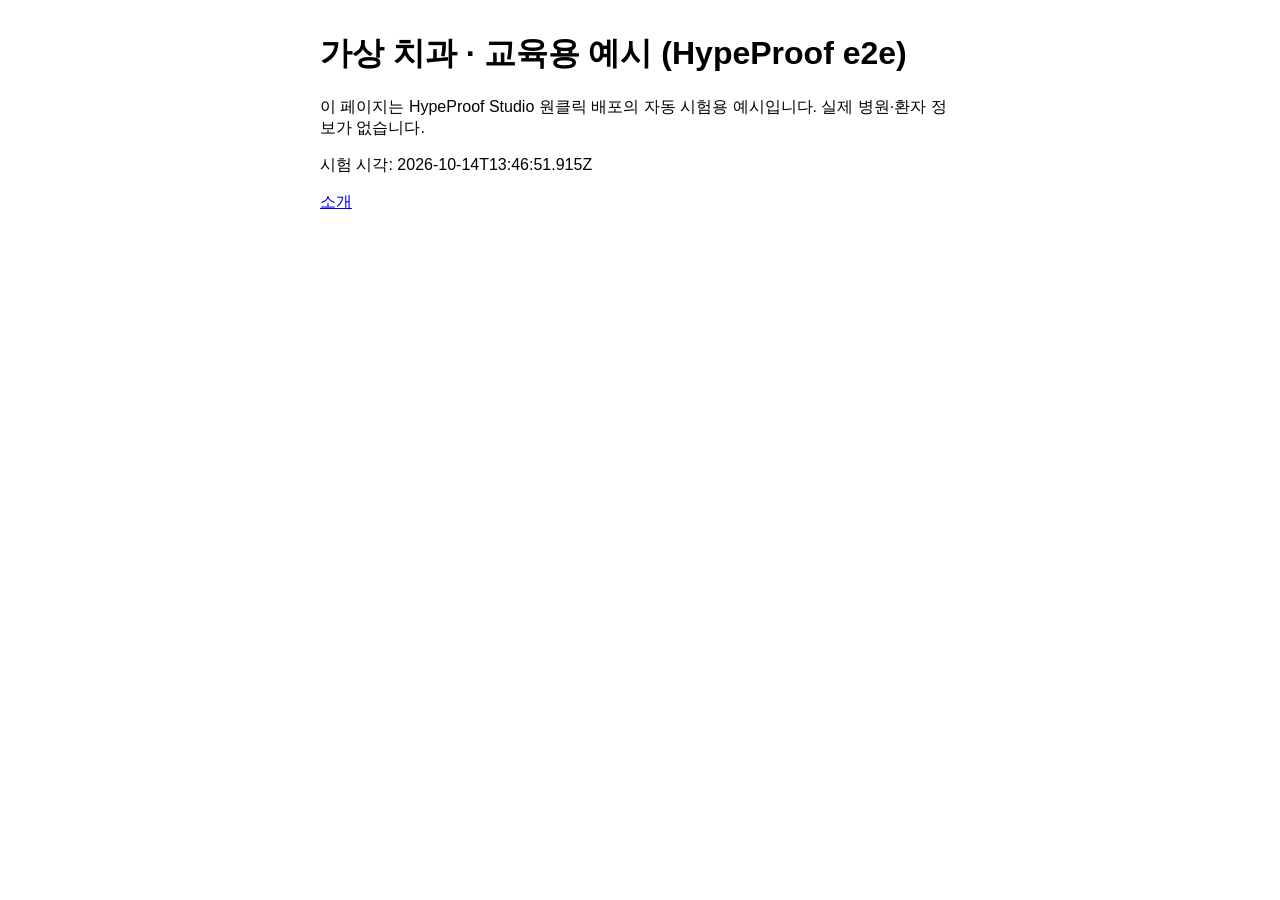
==== index.html @ eab82a04 "HypeProof Studio에서 홈페이지 올리기 (c4b537b6)" ====
<!doctype html><html lang="ko"><head><meta charset="utf-8"><meta name="viewport" content="width=device-width,initial-scale=1"><title>가상 치과 · 교육용 예시 (HypeProof e2e)</title><link rel="stylesheet" href="shared.css"></head><body><h1>가상 치과 · 교육용 예시 (HypeProof e2e)</h1><p>이 페이지는 HypeProof Studio 원클릭 배포의 자동 시험용 예시입니다. 실제 병원·환자 정보가 없습니다.</p><p>시험 시각: 2026-10-14T13:46:51.915Z</p><a href="about.html">소개</a></body></html>
---- shared.css ----
body{font-family:sans-serif;max-width:40rem;margin:2rem auto;padding:0 1rem}
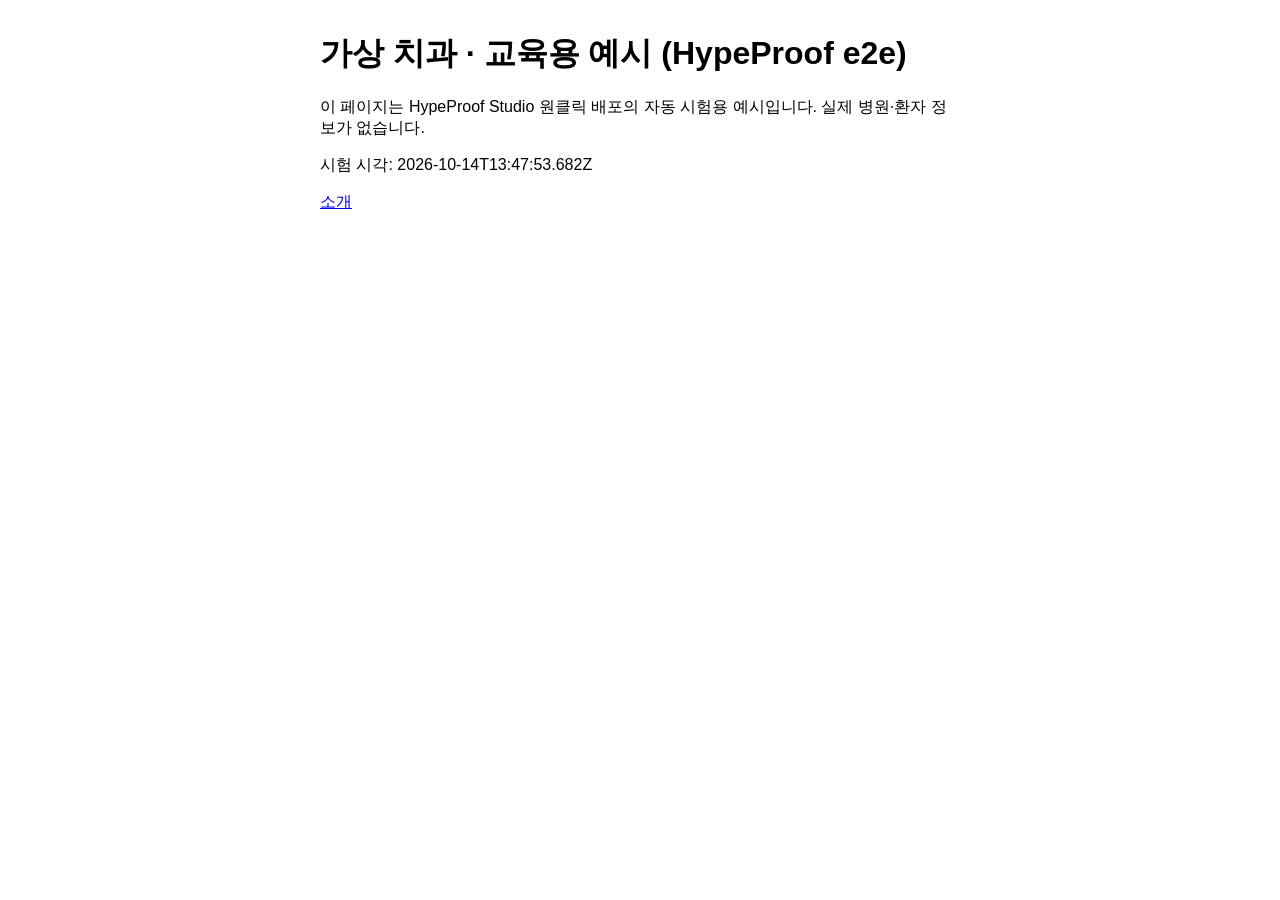
==== commit 84d5c990: "HypeProof Studio에서 홈페이지 올리기 (b21f18da)" ====
--- a/index.html
+++ b/index.html
@@ -1 +1 @@
-<!doctype html><html lang="ko"><head><meta charset="utf-8"><meta name="viewport" content="width=device-width,initial-scale=1"><title>가상 치과 · 교육용 예시 (HypeProof e2e)</title><link rel="stylesheet" href="shared.css"></head><body><h1>가상 치과 · 교육용 예시 (HypeProof e2e)</h1><p>이 페이지는 HypeProof Studio 원클릭 배포의 자동 시험용 예시입니다. 실제 병원·환자 정보가 없습니다.</p><p>시험 시각: 2026-10-14T13:46:51.915Z</p><a href="about.html">소개</a></body></html>
+<!doctype html><html lang="ko"><head><meta charset="utf-8"><meta name="viewport" content="width=device-width,initial-scale=1"><title>가상 치과 · 교육용 예시 (HypeProof e2e)</title><link rel="stylesheet" href="shared.css"></head><body><h1>가상 치과 · 교육용 예시 (HypeProof e2e)</h1><p>이 페이지는 HypeProof Studio 원클릭 배포의 자동 시험용 예시입니다. 실제 병원·환자 정보가 없습니다.</p><p>시험 시각: 2026-10-14T13:47:53.682Z</p><a href="about.html">소개</a></body></html>
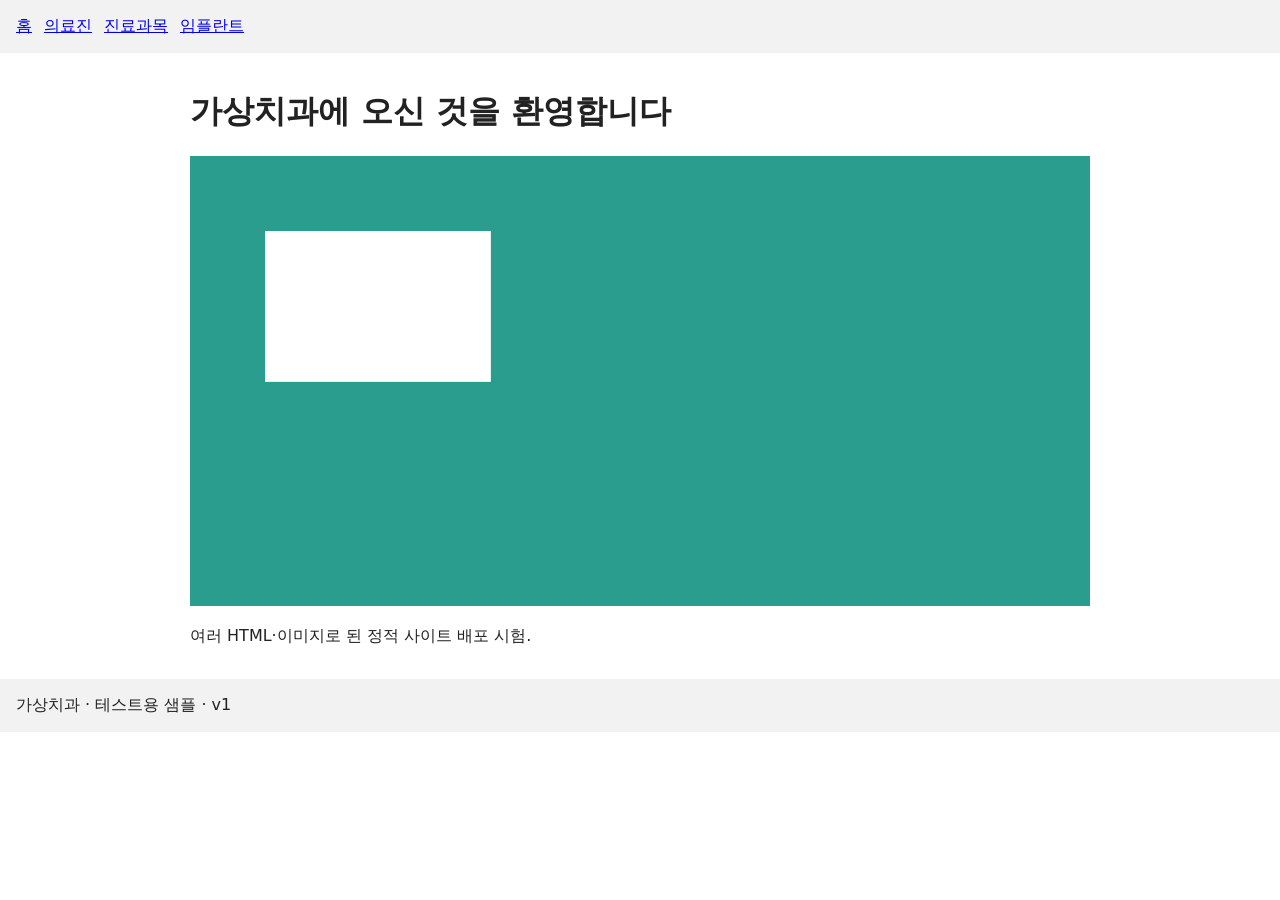
==== commit a285dcf5: "HypeProof Studio에서 홈페이지 올리기 (78bdbdce)" ====
--- a/index.html
+++ b/index.html
@@ -1 +1,2 @@
-<!doctype html><html lang="ko"><head><meta charset="utf-8"><meta name="viewport" content="width=device-width,initial-scale=1"><title>가상 치과 · 교육용 예시 (HypeProof e2e)</title><link rel="stylesheet" href="shared.css"></head><body><h1>가상 치과 · 교육용 예시 (HypeProof e2e)</h1><p>이 페이지는 HypeProof Studio 원클릭 배포의 자동 시험용 예시입니다. 실제 병원·환자 정보가 없습니다.</p><p>시험 시각: 2026-10-14T13:47:53.682Z</p><a href="about.html">소개</a></body></html>
+<!doctype html><html lang="ko"><head><meta charset="utf-8"><meta name="viewport" content="width=device-width,initial-scale=1"><title>가상치과에 오신 것을 환영합니다 | 가상치과</title><link rel="stylesheet" href="css/style.css"><link rel="icon" href="images/favicon.png"></head>
+<body><header><nav><a href="index.html">홈</a><a href="about.html">의료진</a><a href="services/index.html">진료과목</a><a href="services/implant.html">임플란트</a></nav></header><main><h1>가상치과에 오신 것을 환영합니다</h1><img src="images/hero.jpg" alt="대표 이미지"><p>여러 HTML·이미지로 된 정적 사이트 배포 시험.</p></main><footer>가상치과 · 테스트용 샘플 · <span id="ver">v1</span></footer></body></html>
--- a/css/style.css
+++ b/css/style.css
@@ -0,0 +1 @@
+body{font-family:system-ui,sans-serif;margin:0;color:#222}header,footer{padding:16px;background:#f2f2f2}nav a{margin-right:12px}main{padding:16px;max-width:900px;margin:auto}img{max-width:100%;height:auto}
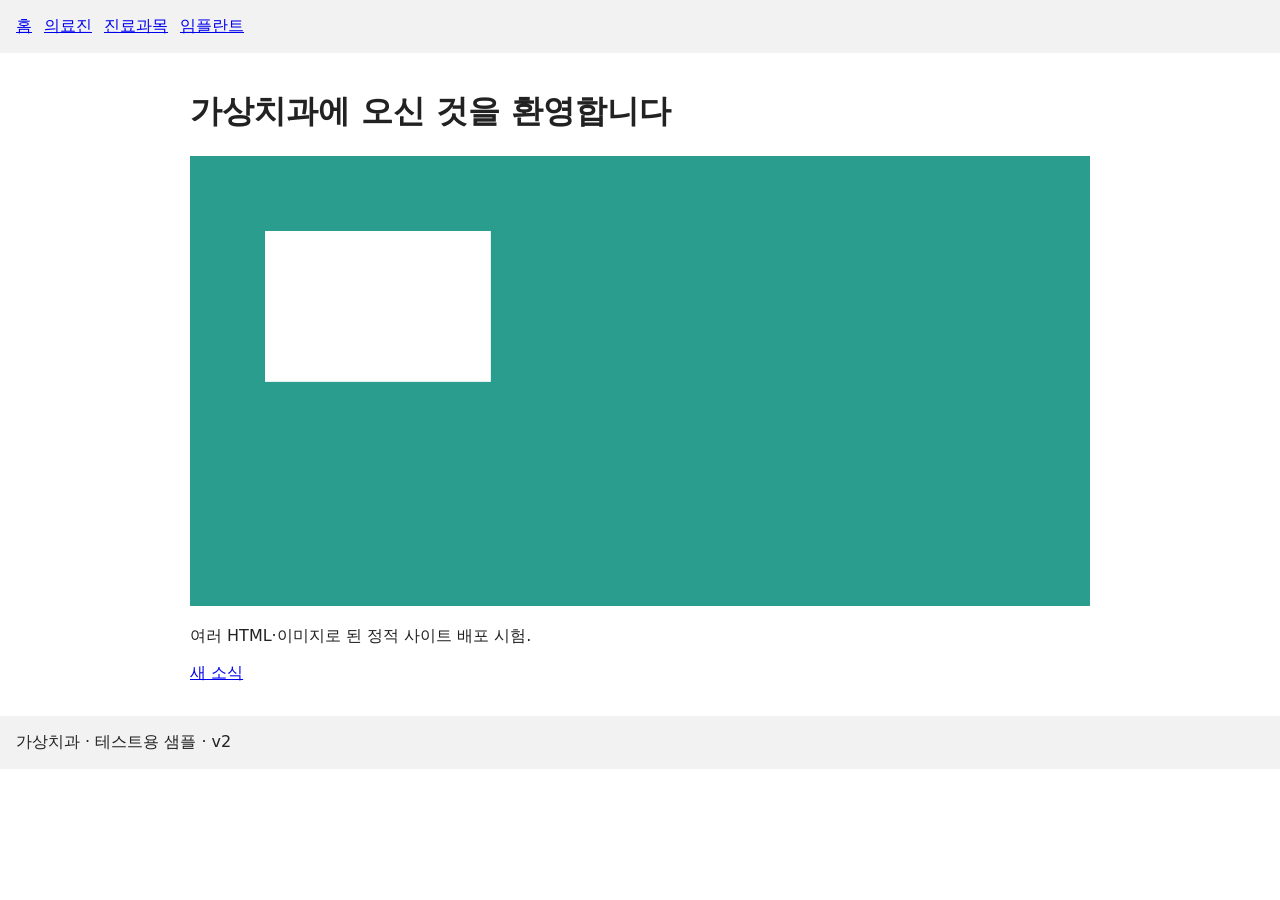
==== commit a486ab35: "HypeProof Studio에서 홈페이지 올리기 (fb9587a8)" ====
--- a/index.html
+++ b/index.html
@@ -1,2 +1,2 @@
 <!doctype html><html lang="ko"><head><meta charset="utf-8"><meta name="viewport" content="width=device-width,initial-scale=1"><title>가상치과에 오신 것을 환영합니다 | 가상치과</title><link rel="stylesheet" href="css/style.css"><link rel="icon" href="images/favicon.png"></head>
-<body><header><nav><a href="index.html">홈</a><a href="about.html">의료진</a><a href="services/index.html">진료과목</a><a href="services/implant.html">임플란트</a></nav></header><main><h1>가상치과에 오신 것을 환영합니다</h1><img src="images/hero.jpg" alt="대표 이미지"><p>여러 HTML·이미지로 된 정적 사이트 배포 시험.</p></main><footer>가상치과 · 테스트용 샘플 · <span id="ver">v1</span></footer></body></html>
+<body><header><nav><a href="index.html">홈</a><a href="about.html">의료진</a><a href="services/index.html">진료과목</a><a href="services/implant.html">임플란트</a></nav></header><main><h1>가상치과에 오신 것을 환영합니다</h1><img src="images/hero.jpg" alt="대표 이미지"><p>여러 HTML·이미지로 된 정적 사이트 배포 시험.</p><p><a href="news.html">새 소식</a></p></main><footer>가상치과 · 테스트용 샘플 · <span id="ver">v2</span></footer></body></html>
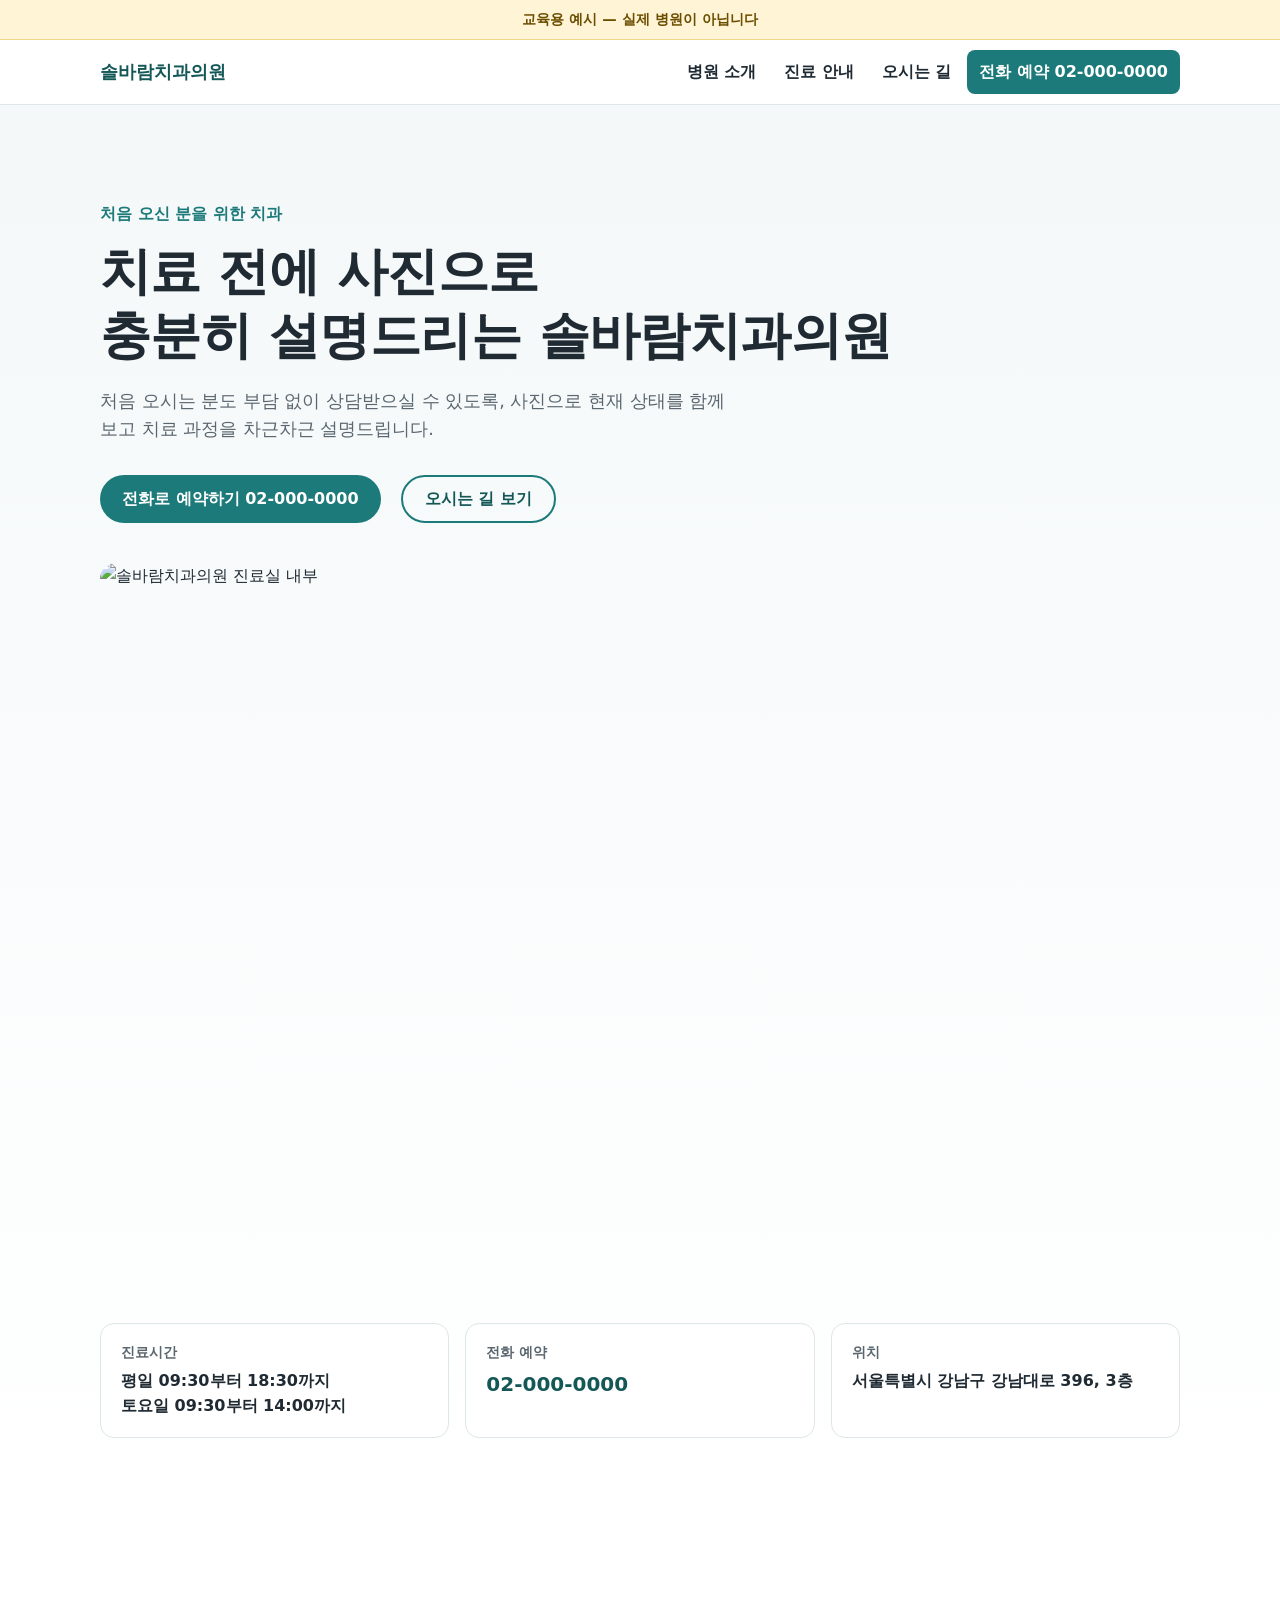
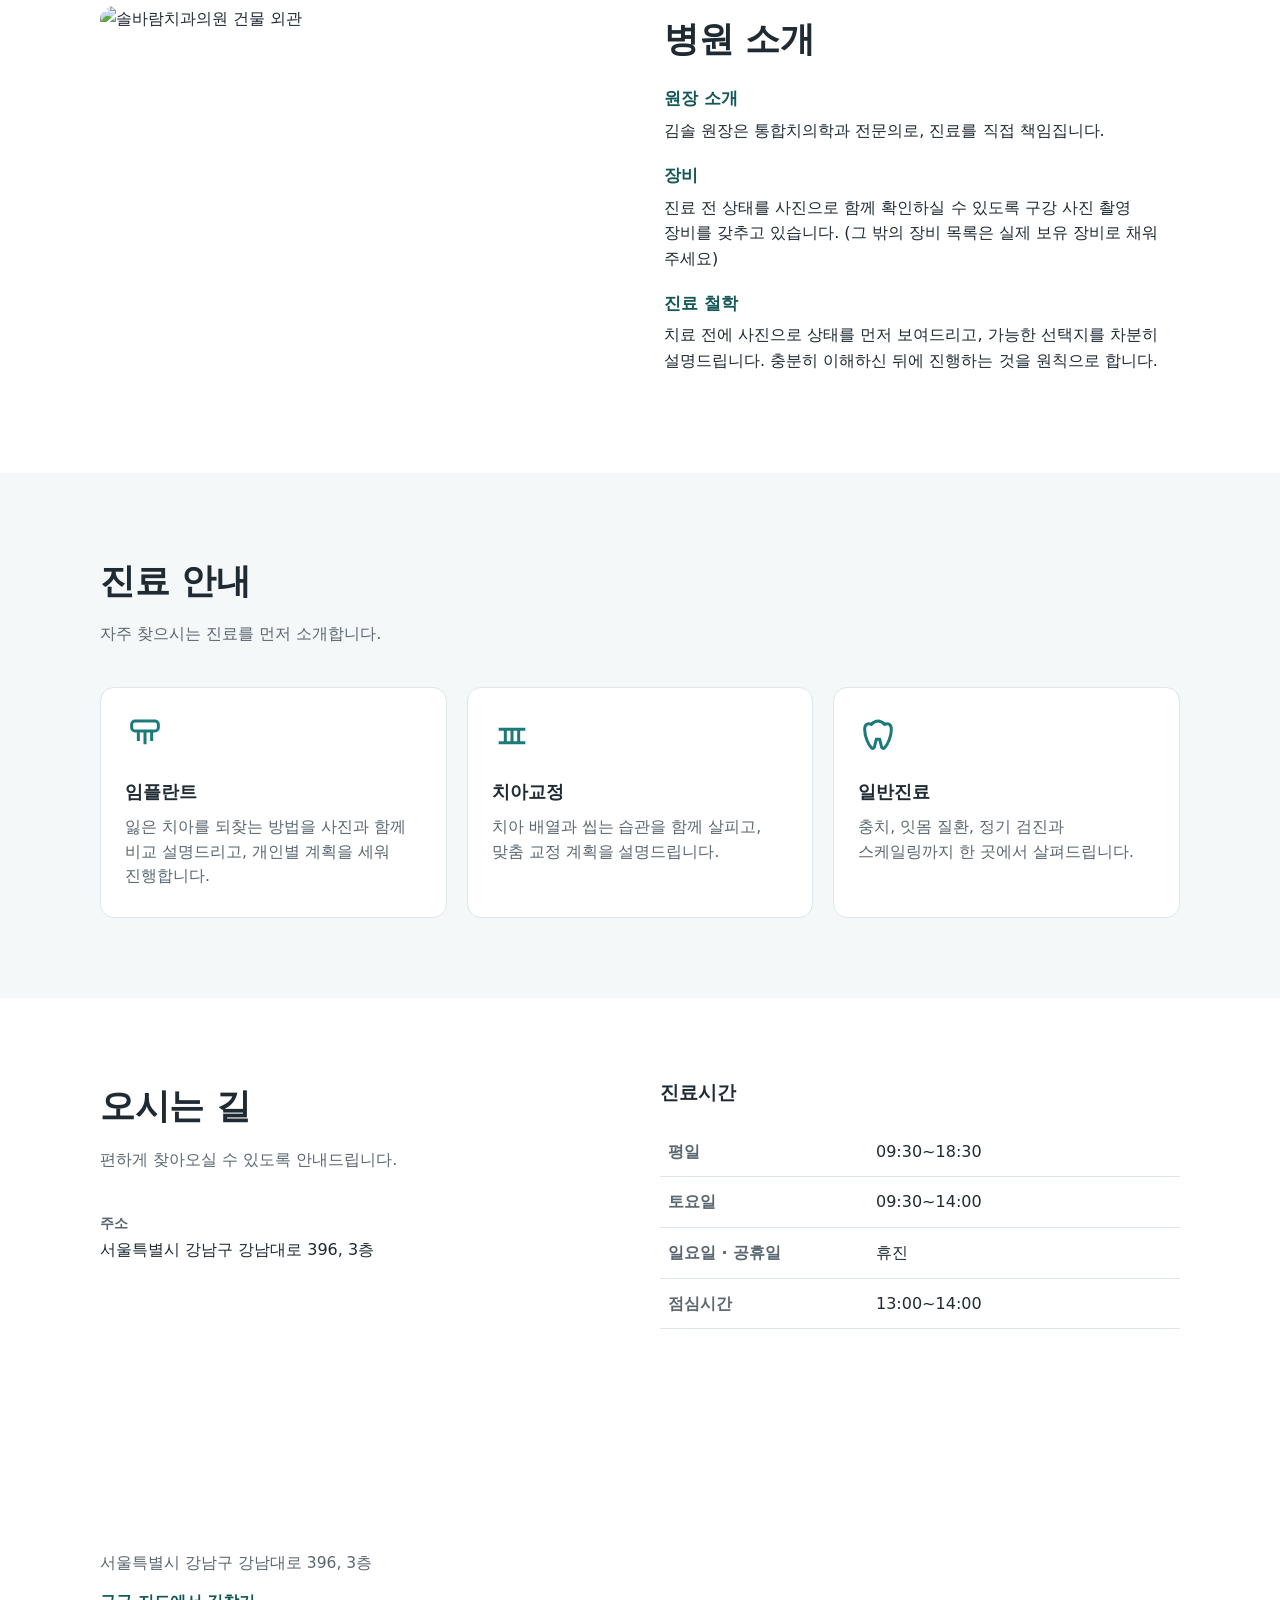
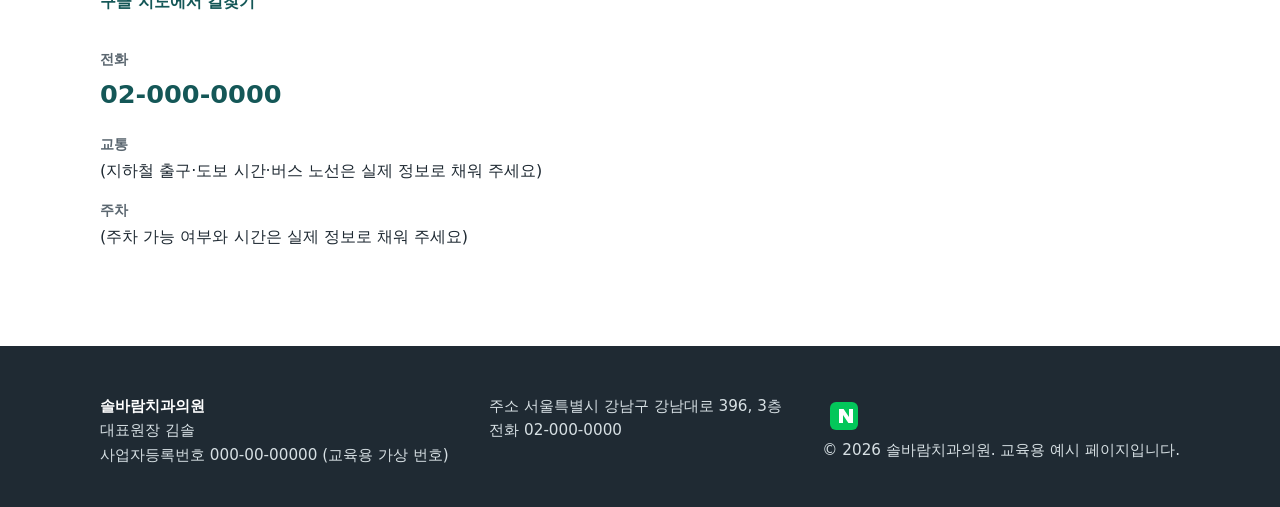
==== commit 691b9bfb: "홈페이지 올리기" ====
--- a/index.html
+++ b/index.html
@@ -1,2 +1,386 @@
-<!doctype html><html lang="ko"><head><meta charset="utf-8"><meta name="viewport" content="width=device-width,initial-scale=1"><title>가상치과에 오신 것을 환영합니다 | 가상치과</title><link rel="stylesheet" href="css/style.css"><link rel="icon" href="images/favicon.png"></head>
-<body><header><nav><a href="index.html">홈</a><a href="about.html">의료진</a><a href="services/index.html">진료과목</a><a href="services/implant.html">임플란트</a></nav></header><main><h1>가상치과에 오신 것을 환영합니다</h1><img src="images/hero.jpg" alt="대표 이미지"><p>여러 HTML·이미지로 된 정적 사이트 배포 시험.</p><p><a href="news.html">새 소식</a></p></main><footer>가상치과 · 테스트용 샘플 · <span id="ver">v2</span></footer></body></html>
+<!DOCTYPE html>
+<html lang="ko">
+<head>
+<meta charset="UTF-8">
+<meta name="viewport" content="width=device-width, initial-scale=1.0">
+<title>솔바람치과의원 | 치료 전에 사진으로 충분히 설명드리는 치과</title>
+<meta name="description" content="솔바람치과의원 - 진료 안내, 병원 소개, 오시는 길">
+<style>
+  :root {
+    --ink: #1f2a33;
+    --ink-soft: #5b6770;
+    --surface: #ffffff;
+    --surface-alt: #f4f8f9;
+    --accent: #1d7a7a;
+    --accent-deep: #145757;
+    --line: #dde6e9;
+    --radius: 14px;
+  }
+
+  * { box-sizing: border-box; }
+  html { scroll-behavior: smooth; }
+  body {
+    margin: 0;
+    font-family: "Apple SD Gothic Neo", "Malgun Gothic", "Noto Sans KR", system-ui, sans-serif;
+    font-size: 16px;
+    line-height: 1.6;
+    color: var(--ink);
+    background: var(--surface);
+    word-break: keep-all;
+    overflow-wrap: break-word;
+  }
+  img { max-width: 100%; display: block; }
+  a { color: var(--accent-deep); }
+
+  :focus-visible { outline: 3px solid var(--accent); outline-offset: 3px; }
+
+  .wrap { width: min(1080px, 92%); margin: 0 auto; }
+
+  /* 맨 위 메뉴 줄 */
+  .topbar {
+    position: sticky; top: 0; z-index: 10;
+    background: rgba(255,255,255,0.96);
+    backdrop-filter: blur(6px);
+    border-bottom: 1px solid var(--line);
+  }
+  .topbar .wrap {
+    display: flex; align-items: center; justify-content: space-between;
+    min-height: 64px; gap: 16px;
+  }
+  .brand { font-weight: 800; font-size: 1.15rem; color: var(--accent-deep); text-decoration: none; }
+  .menu { display: flex; gap: 4px; flex-wrap: wrap; }
+  .menu a {
+    display: inline-flex; align-items: center; min-height: 44px; padding: 0 12px;
+    color: var(--ink); text-decoration: none; font-weight: 600; border-radius: 8px;
+    transition: background 200ms ease;
+  }
+  .menu a:hover { background: var(--surface-alt); }
+  .menu .tel-btn {
+    background: var(--accent); color: #fff;
+  }
+  .menu .tel-btn:hover { background: var(--accent-deep); }
+
+  /* 첫 화면 */
+  .demo-band {
+    background: #fff4d6; color: #6b4e00; text-align: center;
+    font-size: 0.9rem; font-weight: 700; padding: 8px 12px;
+    border-bottom: 1px solid #f0d98a;
+  }
+  .hero {
+    background: linear-gradient(180deg, var(--surface-alt), var(--surface));
+    padding: 96px 0 88px;
+  }
+  .hero .eyebrow { color: var(--accent); font-weight: 700; margin: 0 0 12px; }
+  .hero h1 {
+    font-size: clamp(2rem, 5vw, 3.2rem);
+    line-height: 1.25; margin: 0 0 20px; letter-spacing: -0.01em;
+  }
+  .hero p.lead { font-size: 1.1rem; color: var(--ink-soft); max-width: 36em; margin: 0 0 32px; }
+  .hero-photo {
+    display: block; width: 100%; height: auto; aspect-ratio: 3 / 2; object-fit: cover;
+    border-radius: 16px; margin: 40px 0 0;
+  }
+  .btn {
+    display: inline-flex; align-items: center; justify-content: center;
+    min-height: 48px; min-width: 44px; padding: 0 22px;
+    border-radius: 999px; font-weight: 700; text-decoration: none;
+    transition: background 200ms ease, transform 200ms ease;
+  }
+  .btn-primary { background: var(--accent); color: #fff; }
+  .btn-primary:hover { background: var(--accent-deep); }
+  .btn-ghost { border: 2px solid var(--accent); color: var(--accent-deep); margin-left: 10px; }
+  .btn-ghost:hover { background: var(--surface-alt); }
+  .btns { display: flex; flex-wrap: wrap; gap: 10px; }
+
+  .intro-sub { font-size: 1.05rem; margin: 18px 0 6px; color: var(--accent-deep); }
+
+  /* 첫 화면 정보 띠 */
+  .quick {
+    display: grid; grid-template-columns: repeat(3, 1fr); gap: 16px;
+    margin: 40px 0 0; padding: 0;
+  }
+  .quick > div {
+    background: var(--surface); border: 1px solid var(--line);
+    border-radius: var(--radius); padding: 18px 20px;
+  }
+  .quick dt { font-size: 0.85rem; font-weight: 700; color: var(--ink-soft); margin-bottom: 4px; }
+  .quick dd { margin: 0; font-weight: 600; }
+  .quick .tel-big { font-size: 1.25rem; min-height: 0; }
+
+  /* 덩어리 공통 */
+  section.block { padding: 80px 0; }
+  section.alt { background: var(--surface-alt); }
+  h2 { font-size: clamp(1.6rem, 3.5vw, 2.2rem); margin: 0 0 12px; letter-spacing: -0.01em; }
+  .sub { color: var(--ink-soft); margin: 0 0 40px; }
+
+  /* 병원 소개 */
+  .intro-grid { display: grid; grid-template-columns: 1fr 1fr; gap: 48px; align-items: center; }
+  .photo-placeholder {
+    aspect-ratio: 4 / 3; border-radius: var(--radius);
+    background: #d9e2e5; color: var(--ink-soft);
+    display: flex; align-items: center; justify-content: center;
+    font-weight: 600;
+  }
+  .intro-photo {
+    width: 100%; height: auto; aspect-ratio: 4 / 3; object-fit: cover;
+    border-radius: var(--radius); display: block;
+  }
+  .intro-text p { margin: 0 0 14px; }
+  .points { list-style: none; padding: 0; margin: 20px 0 0; display: grid; gap: 12px; }
+  .points li {
+    display: flex; gap: 10px; align-items: flex-start;
+  }
+  .points svg { flex: 0 0 22px; color: var(--accent); margin-top: 3px; }
+
+  /* 진료 안내 */
+  .cards { display: grid; grid-template-columns: repeat(3, 1fr); gap: 20px; }
+  .card {
+    background: var(--surface); border: 1px solid var(--line);
+    border-radius: var(--radius); padding: 28px 24px;
+    transition: transform 200ms ease, box-shadow 200ms ease;
+  }
+  .card:hover { transform: translateY(-3px); box-shadow: 0 10px 24px rgba(31,42,51,0.08); }
+  .card .icon { width: 40px; height: 40px; color: var(--accent); margin-bottom: 14px; }
+  .card h3 { margin: 0 0 8px; font-size: 1.15rem; }
+  .card p { margin: 0; color: var(--ink-soft); font-size: 0.97rem; }
+
+  /* 오시는 길 */
+  .visit-grid { display: grid; grid-template-columns: 1fr 1fr; gap: 40px; }
+  .hours { width: 100%; border-collapse: collapse; }
+  .hours th, .hours td { text-align: left; padding: 12px 8px; border-bottom: 1px solid var(--line); }
+  .hours th { width: 40%; font-weight: 600; color: var(--ink-soft); }
+  .map { margin: 0 0 24px; }
+  .map iframe { width: 100%; height: 260px; border: 0; border-radius: 12px; display: block; }
+  .map-address { margin: 12px 0 4px; color: var(--ink-soft); font-size: 0.97rem; }
+  .map-link {
+    display: inline-flex; align-items: center; min-height: 44px;
+    color: var(--accent-deep); font-weight: 600; text-decoration: none;
+  }
+  .map-link:focus-visible { outline: 3px solid var(--accent); outline-offset: 3px; border-radius: 4px; }
+  .info-row { margin: 0 0 16px; }
+  .info-row strong { display: block; font-size: 0.9rem; color: var(--ink-soft); margin-bottom: 2px; }
+  .tel-big {
+    font-size: 1.6rem; font-weight: 800; color: var(--accent-deep);
+    text-decoration: none; display: inline-flex; align-items: center; min-height: 44px;
+  }
+
+  /* 맨 아래 정보 */
+  footer { background: var(--ink); color: #d7e0e4; padding: 48px 0 40px; font-size: 0.95rem; }
+  footer .wrap { display: flex; flex-wrap: wrap; justify-content: space-between; gap: 24px; }
+  footer strong { color: #fff; }
+  footer a { color: #fff; }
+  footer a.blog-icon { display: inline-flex; align-items: center; justify-content: center; min-width: 44px; min-height: 44px; border-radius: 8px; transition: opacity 0.2s; cursor: pointer; }
+  footer a.blog-icon:hover { opacity: 0.85; }
+  footer a.blog-icon:focus-visible { outline: 3px solid #fff; outline-offset: 3px; }
+  @media (prefers-reduced-motion: reduce) { footer a.blog-icon { transition: none; } }
+
+  /* 반응형 */
+  @media (max-width: 860px) {
+    .intro-grid, .visit-grid { grid-template-columns: 1fr; gap: 32px; }
+    .cards { grid-template-columns: 1fr; }
+    .quick { grid-template-columns: 1fr; }
+    .hero { padding: 64px 0 56px; }
+    section.block { padding: 56px 0; }
+    .menu a { padding: 0 8px; }
+  }
+  @media (max-width: 520px) {
+    .topbar .wrap { flex-direction: column; align-items: flex-start; padding: 10px 0; }
+    .btn-ghost { margin-left: 0; margin-top: 8px; }
+  }
+
+  /* 모션 감소 설정 존중 */
+  @media (prefers-reduced-motion: reduce) {
+    * { transition: none !important; scroll-behavior: auto !important; }
+  }
+</style>
+</head>
+<body>
+
+<!-- 교육용 예시 띠 -->
+<div class="demo-band" role="note">교육용 예시 — 실제 병원이 아닙니다</div>
+
+<!-- 맨 위 메뉴 줄 -->
+<header class="topbar">
+  <div class="wrap">
+    <a class="brand" href="#top">솔바람치과의원</a>
+    <nav class="menu" aria-label="주요 메뉴">
+      <a href="#about">병원 소개</a>
+      <a href="#treatment">진료 안내</a>
+      <a href="#visit">오시는 길</a>
+      <a class="tel-btn" data-phone>전화 예약 02-000-0000</a>
+    </nav>
+  </div>
+</header>
+
+<main id="top">
+
+  <!-- 첫 화면 -->
+  <section class="hero">
+    <div class="wrap">
+      <p class="eyebrow">처음 오신 분을 위한 치과</p>
+      <h1>치료 전에 사진으로<br>충분히 설명드리는 솔바람치과의원</h1>
+      <p class="lead">
+        처음 오시는 분도 부담 없이 상담받으실 수 있도록,
+        사진으로 현재 상태를 함께 보고 치료 과정을 차근차근 설명드립니다.
+      </p>
+      <div class="btns">
+        <a class="btn btn-primary" data-phone>전화로 예약하기 02-000-0000</a>
+        <a class="btn btn-ghost" href="#visit">오시는 길 보기</a>
+      </div>
+
+      <img class="hero-photo" src="images/clinic-interior.jpg" alt="솔바람치과의원 진료실 내부">
+
+      <!-- 첫 화면 정보 띠: 진료시간 · 전화 · 위치 -->
+      <dl class="quick">
+        <div>
+          <dt>진료시간</dt>
+          <!-- 여기고치기: 진료시간 -->
+          <dd>평일 09:30부터 18:30까지<br>토요일 09:30부터 14:00까지</dd>
+        </div>
+        <div>
+          <dt>전화 예약</dt>
+          <dd><a class="tel-big" data-phone>02-000-0000</a></dd>
+        </div>
+        <div>
+          <dt>위치</dt>
+          <dd>서울특별시 강남구 강남대로 396, 3층</dd>
+        </div>
+      </dl>
+    </div>
+  </section>
+
+  <!-- 병원 소개 -->
+  <section id="about" class="block">
+    <div class="wrap intro-grid">
+      <img class="intro-photo" src="images/clinic-exterior.jpg" alt="솔바람치과의원 건물 외관" loading="lazy">
+      <div class="intro-text">
+        <h2>병원 소개</h2>
+
+        <h3 class="intro-sub">원장 소개</h3>
+        <p>김솔 원장은 통합치의학과 전문의로, 진료를 직접 책임집니다.</p>
+
+        <h3 class="intro-sub">장비</h3>
+        <p>진료 전 상태를 사진으로 함께 확인하실 수 있도록 구강 사진 촬영 장비를 갖추고 있습니다. (그 밖의 장비 목록은 실제 보유 장비로 채워 주세요)</p>
+
+        <h3 class="intro-sub">진료 철학</h3>
+        <p>치료 전에 사진으로 상태를 먼저 보여드리고, 가능한 선택지를 차분히 설명드립니다.
+          충분히 이해하신 뒤에 진행하는 것을 원칙으로 합니다.</p>
+      </div>
+    </div>
+  </section>
+
+  <!-- 진료 안내 -->
+  <section id="treatment" class="block alt">
+    <div class="wrap">
+      <h2>진료 안내</h2>
+      <p class="sub">자주 찾으시는 진료를 먼저 소개합니다.</p>
+      <div class="cards">
+
+        <!-- 여기고치기: 진료 안내(임플란트) -->
+        <article class="card">
+          <svg class="icon" viewBox="0 0 24 24" fill="none" stroke="currentColor" stroke-width="1.8" aria-hidden="true"><rect x="4" y="3" width="16" height="6" rx="2"/><path d="M8 9v6M12 9v8M16 9v6"/></svg>
+          <h3>임플란트</h3>
+          <p>잃은 치아를 되찾는 방법을 사진과 함께 비교 설명드리고, 개인별 계획을 세워 진행합니다.</p>
+        </article>
+
+        <!-- 여기고치기: 진료 안내(치아교정) -->
+        <article class="card">
+          <svg class="icon" viewBox="0 0 24 24" fill="none" stroke="currentColor" stroke-width="1.8" aria-hidden="true"><path d="M4 8h16M4 16h16"/><path d="M8 8v8M12 8v8M16 8v8"/></svg>
+          <h3>치아교정</h3>
+          <p>치아 배열과 씹는 습관을 함께 살피고, 맞춤 교정 계획을 설명드립니다.</p>
+        </article>
+
+        <!-- 여기고치기: 진료 안내(일반진료) -->
+        <article class="card">
+          <svg class="icon" viewBox="0 0 24 24" fill="none" stroke="currentColor" stroke-width="1.8" aria-hidden="true"><path d="M12 3c-2 0-3 1-4 2-2-1-4 0-4 3 0 4 2 9 4 11 1 1 2 0 2-1l1-4h2l1 4c0 1 1 2 2 1 2-2 4-7 4-11 0-3-2-4-4-3-1-1-2-2-4-2z"/></svg>
+          <h3>일반진료</h3>
+          <p>충치, 잇몸 질환, 정기 검진과 스케일링까지 한 곳에서 살펴드립니다.</p>
+        </article>
+
+      </div>
+    </div>
+  </section>
+
+  <!-- 오시는 길 -->
+  <section id="visit" class="block">
+    <div class="wrap visit-grid">
+      <div>
+        <h2>오시는 길</h2>
+        <p class="sub">편하게 찾아오실 수 있도록 안내드립니다.</p>
+
+        <div class="info-row">
+          <strong>주소</strong>
+          <span>서울특별시 강남구 강남대로 396, 3층</span>
+        </div>
+
+        <div class="map">
+          <iframe
+            src="https://maps.google.com/maps?q=%EC%84%9C%EC%9A%B8%ED%8A%B9%EB%B3%84%EC%8B%9C%20%EA%B0%95%EB%82%A8%EA%B5%AC%20%EA%B0%95%EB%82%A8%EB%8C%80%EB%A1%9C%20396&output=embed"
+            title="솔바람치과의원 위치 지도"
+            loading="lazy"
+            referrerpolicy="no-referrer-when-downgrade"></iframe>
+          <p class="map-address">서울특별시 강남구 강남대로 396, 3층</p>
+          <a class="map-link" href="https://www.google.com/maps/search/?api=1&query=%EC%84%9C%EC%9A%B8%ED%8A%B9%EB%B3%84%EC%8B%9C%20%EA%B0%95%EB%82%A8%EA%B5%AC%20%EA%B0%95%EB%82%A8%EB%8C%80%EB%A1%9C%20396" target="_blank" rel="noopener">구글 지도에서 길찾기</a>
+        </div>
+
+        <div class="info-row">
+          <strong>전화</strong>
+          <!-- 여기고치기: 전화 -->
+          <a class="tel-big" data-phone>02-000-0000</a>
+        </div>
+
+        <div class="info-row">
+          <strong>교통</strong>
+          <span>(지하철 출구·도보 시간·버스 노선은 실제 정보로 채워 주세요)</span>
+        </div>
+
+        <div class="info-row">
+          <strong>주차</strong>
+          <span>(주차 가능 여부와 시간은 실제 정보로 채워 주세요)</span>
+        </div>
+      </div>
+
+      <div>
+        <h3 style="margin-top:0;">진료시간</h3>
+        <!-- 여기고치기: 진료시간 -->
+        <table class="hours">
+          <tr><th>평일</th><td>09:30~18:30</td></tr>
+          <tr><th>토요일</th><td>09:30~14:00</td></tr>
+          <tr><th>일요일 · 공휴일</th><td>휴진</td></tr>
+          <tr><th>점심시간</th><td>13:00~14:00</td></tr>
+        </table>
+      </div>
+    </div>
+  </section>
+
+</main>
+
+<!-- 맨 아래 정보 -->
+<footer>
+  <div class="wrap">
+    <div>
+      <strong>솔바람치과의원</strong><br>
+      대표원장 김솔<br>
+      사업자등록번호 000-00-00000 (교육용 가상 번호)
+    </div>
+    <div>
+      주소 서울특별시 강남구 강남대로 396, 3층<br>
+      전화 02-000-0000
+    </div>
+    <div>
+      <a class="blog-icon" href="https://blog.naver.com/hps-e2e-example" target="_blank" rel="noopener" aria-label="네이버 블로그 바로가기" title="네이버 블로그">
+        <svg width="28" height="28" viewBox="0 0 28 28" aria-hidden="true" focusable="false">
+          <rect width="28" height="28" rx="6" fill="#03C75A"/>
+          <path d="M9 7h4.6l5.4 8.1V7H23v14h-4.6l-5.4-8.1V21H9z" fill="#fff"/>
+        </svg>
+      </a><br>
+      © 2026 솔바람치과의원. 교육용 예시 페이지입니다.
+    </div>
+  </div>
+</footer>
+
+<!-- 화면의 전화번호만 고치면 누를 때 거는 번호도 같이 바뀝니다 -->
+<script>document.querySelectorAll("a[data-phone]").forEach(a => a.href = "tel:" + a.textContent.replace(/[^0-9]/g, ""));</script>
+
+</body>
+</html>
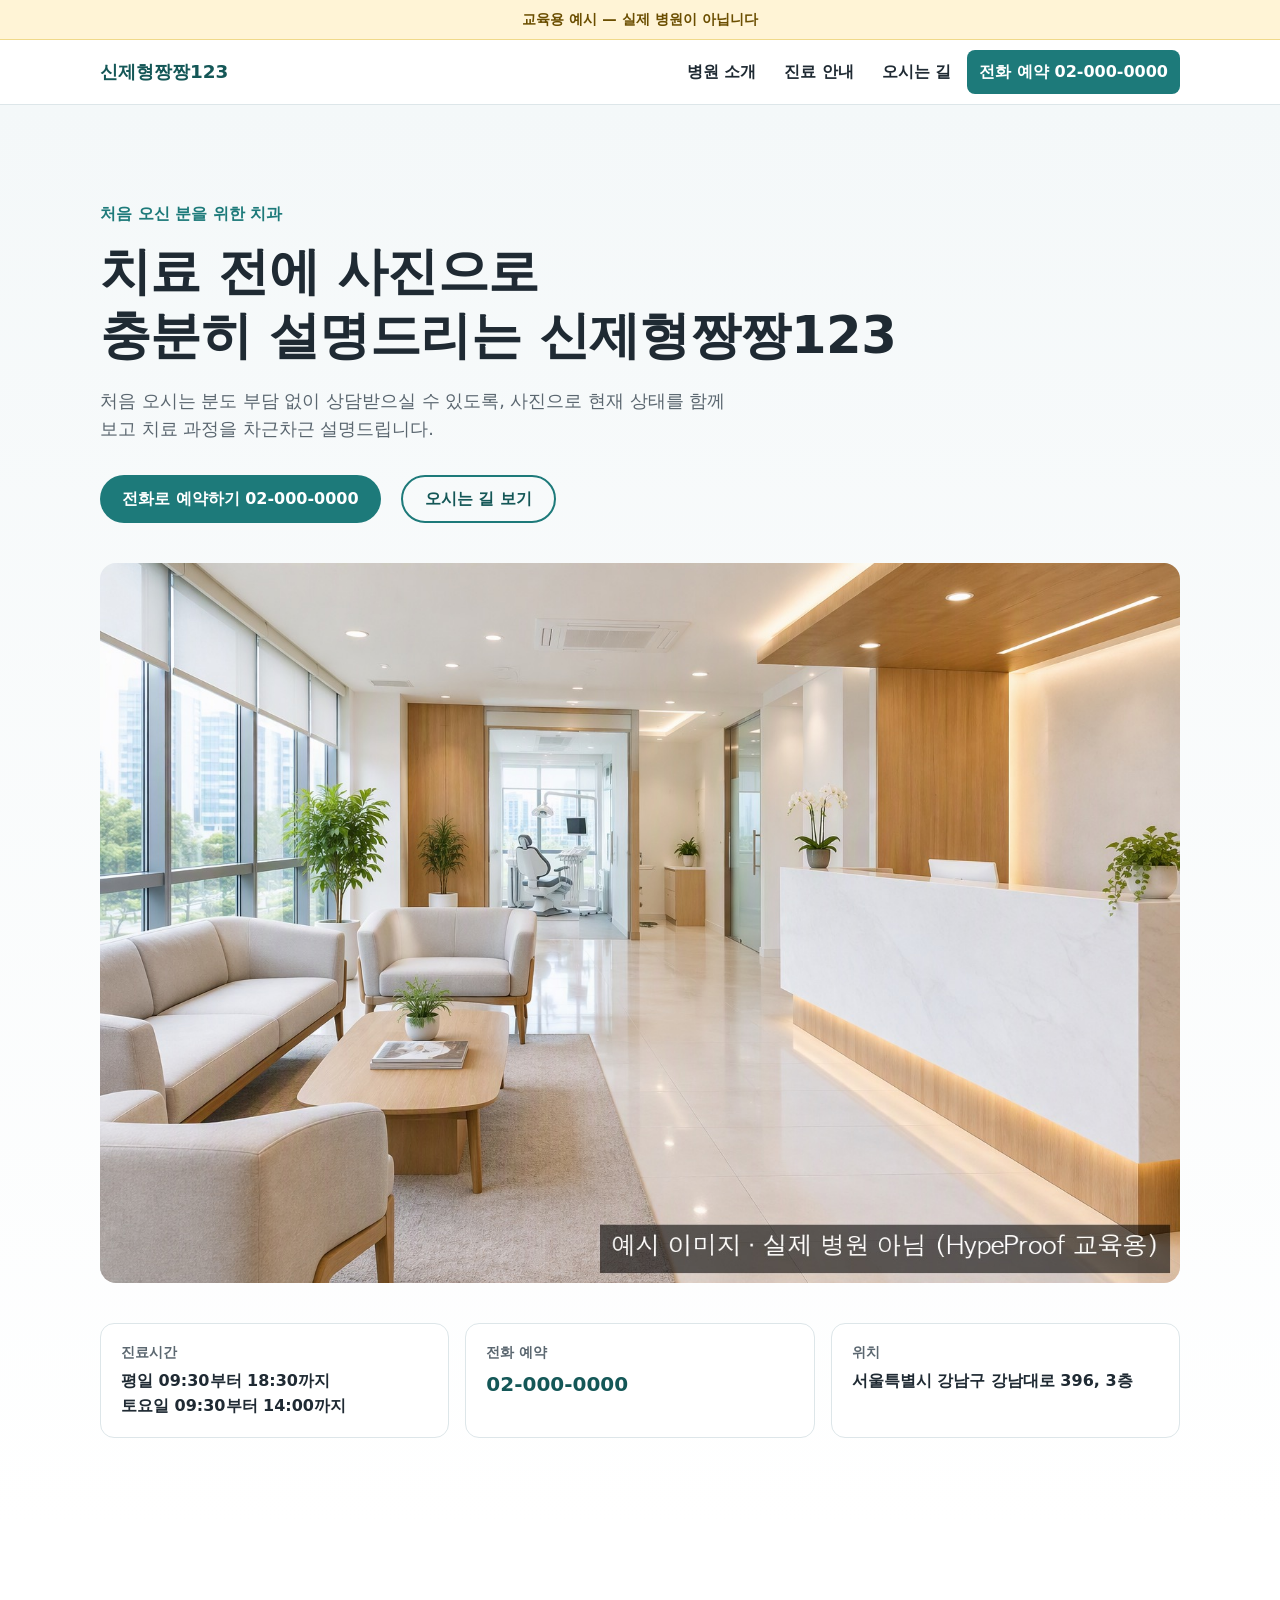
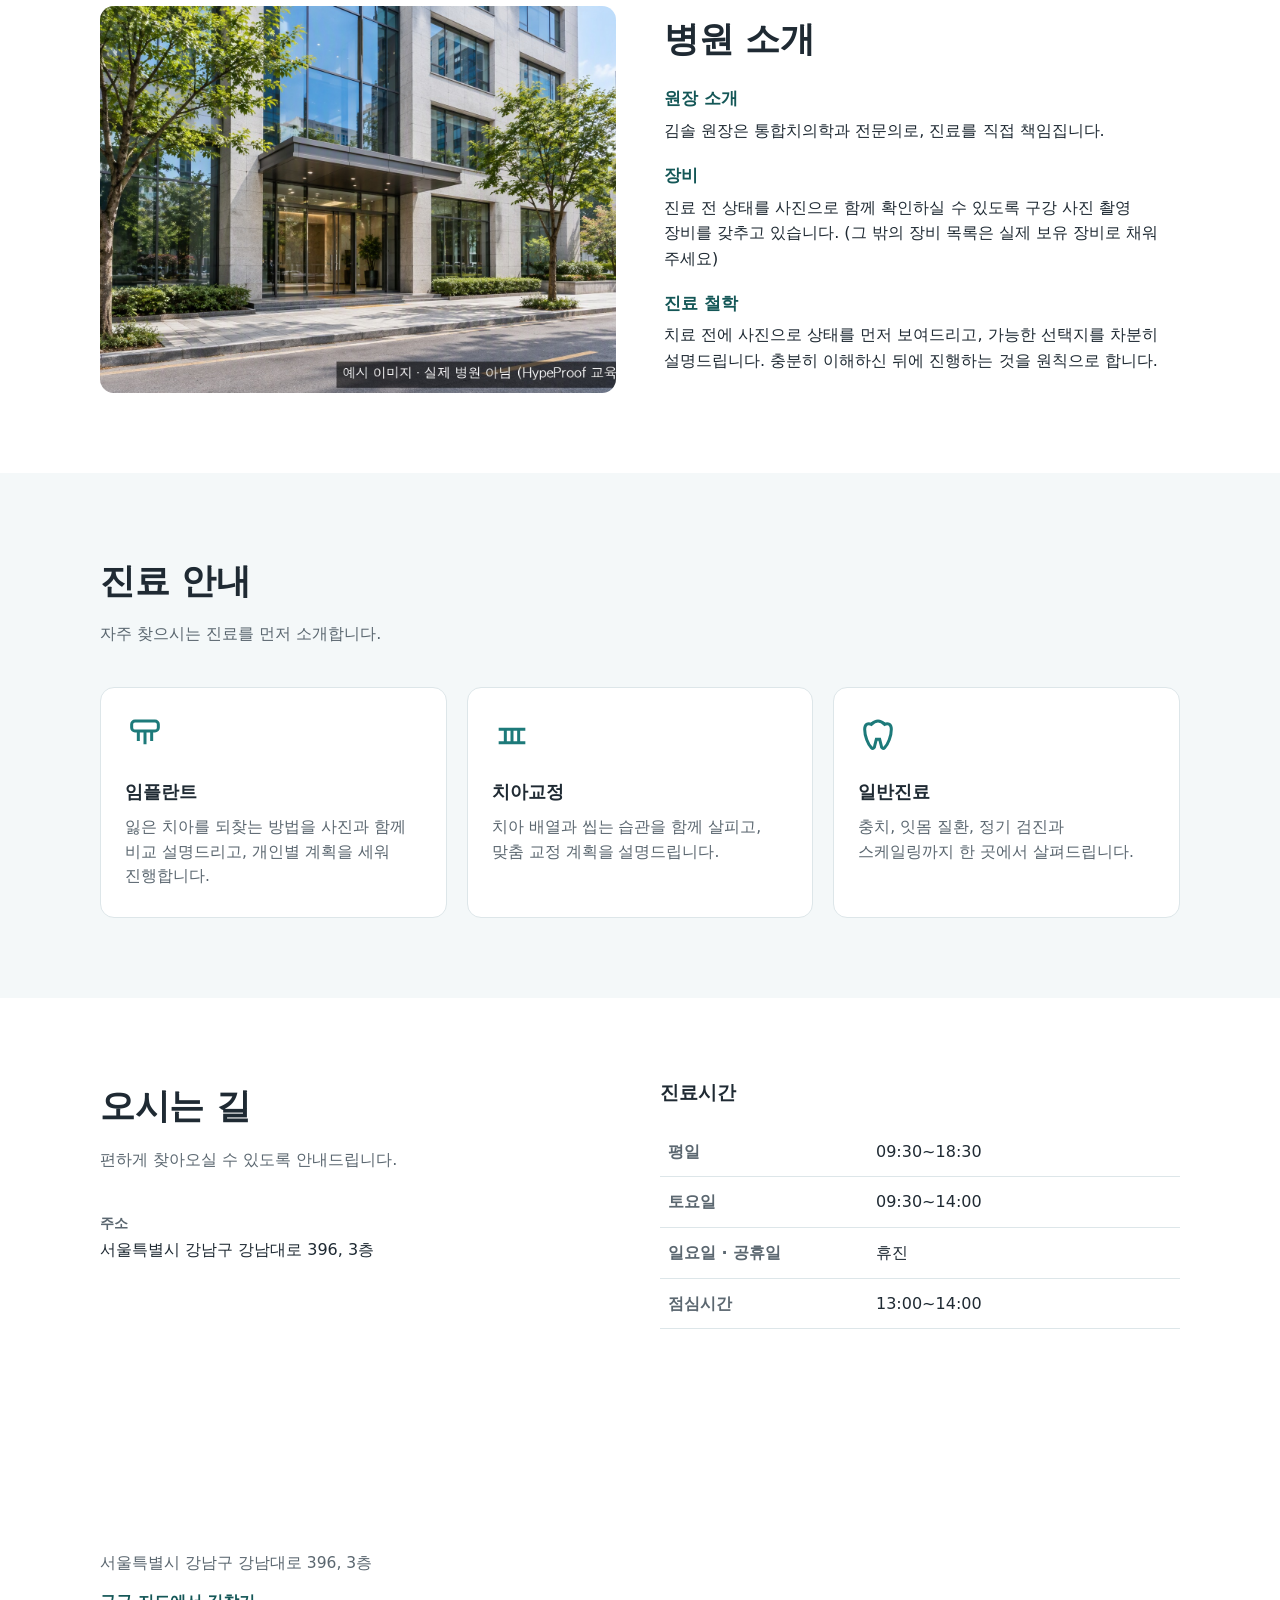
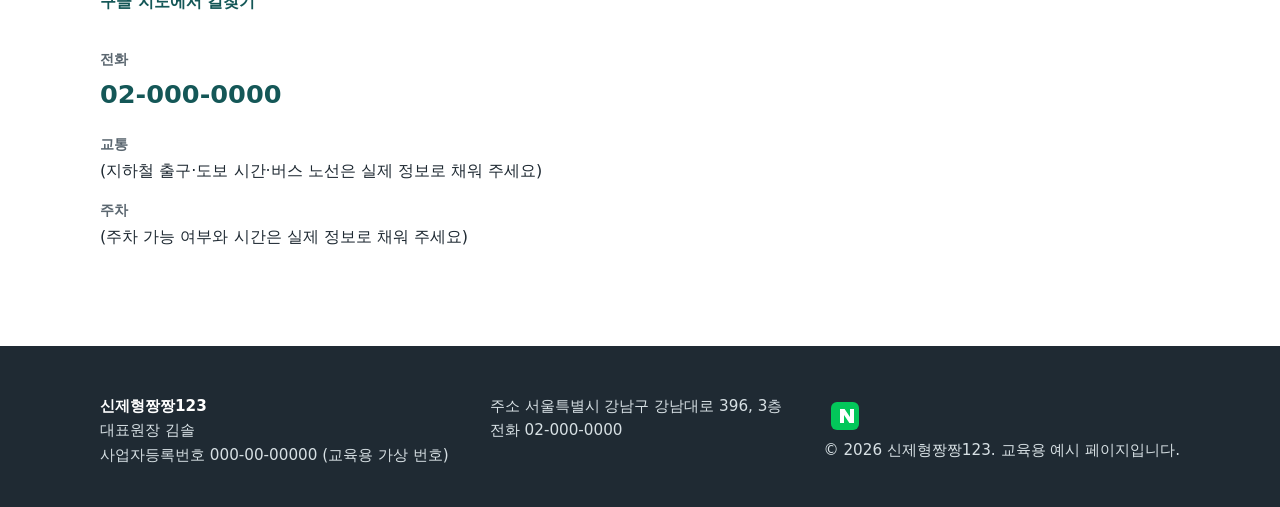
==== commit 594e7d20: "병원 이름 변경: 신제형짱짱123" ====
--- a/index.html
+++ b/index.html
@@ -3,8 +3,8 @@
 <head>
 <meta charset="UTF-8">
 <meta name="viewport" content="width=device-width, initial-scale=1.0">
-<title>솔바람치과의원 | 치료 전에 사진으로 충분히 설명드리는 치과</title>
-<meta name="description" content="솔바람치과의원 - 진료 안내, 병원 소개, 오시는 길">
+<title>신제형짱짱123 | 치료 전에 사진으로 충분히 설명드리는 치과</title>
+<meta name="description" content="신제형짱짱123 - 진료 안내, 병원 소개, 오시는 길">
 <style>
   :root {
     --ink: #1f2a33;
@@ -202,7 +202,7 @@
 <!-- 맨 위 메뉴 줄 -->
 <header class="topbar">
   <div class="wrap">
-    <a class="brand" href="#top">솔바람치과의원</a>
+    <a class="brand" href="#top">신제형짱짱123</a>
     <nav class="menu" aria-label="주요 메뉴">
       <a href="#about">병원 소개</a>
       <a href="#treatment">진료 안내</a>
@@ -218,7 +218,7 @@
   <section class="hero">
     <div class="wrap">
       <p class="eyebrow">처음 오신 분을 위한 치과</p>
-      <h1>치료 전에 사진으로<br>충분히 설명드리는 솔바람치과의원</h1>
+      <h1>치료 전에 사진으로<br>충분히 설명드리는 신제형짱짱123</h1>
       <p class="lead">
         처음 오시는 분도 부담 없이 상담받으실 수 있도록,
         사진으로 현재 상태를 함께 보고 치료 과정을 차근차근 설명드립니다.
@@ -228,7 +228,7 @@
         <a class="btn btn-ghost" href="#visit">오시는 길 보기</a>
       </div>
 
-      <img class="hero-photo" src="images/clinic-interior.jpg" alt="솔바람치과의원 진료실 내부">
+      <img class="hero-photo" src="images/clinic-interior.jpg" alt="신제형짱짱123 진료실 내부">
 
       <!-- 첫 화면 정보 띠: 진료시간 · 전화 · 위치 -->
       <dl class="quick">
@@ -252,7 +252,7 @@
   <!-- 병원 소개 -->
   <section id="about" class="block">
     <div class="wrap intro-grid">
-      <img class="intro-photo" src="images/clinic-exterior.jpg" alt="솔바람치과의원 건물 외관" loading="lazy">
+      <img class="intro-photo" src="images/clinic-exterior.jpg" alt="신제형짱짱123 건물 외관" loading="lazy">
       <div class="intro-text">
         <h2>병원 소개</h2>
 
@@ -316,7 +316,7 @@
         <div class="map">
           <iframe
             src="https://maps.google.com/maps?q=%EC%84%9C%EC%9A%B8%ED%8A%B9%EB%B3%84%EC%8B%9C%20%EA%B0%95%EB%82%A8%EA%B5%AC%20%EA%B0%95%EB%82%A8%EB%8C%80%EB%A1%9C%20396&output=embed"
-            title="솔바람치과의원 위치 지도"
+            title="신제형짱짱123 위치 지도"
             loading="lazy"
             referrerpolicy="no-referrer-when-downgrade"></iframe>
           <p class="map-address">서울특별시 강남구 강남대로 396, 3층</p>
@@ -359,7 +359,7 @@
 <footer>
   <div class="wrap">
     <div>
-      <strong>솔바람치과의원</strong><br>
+      <strong>신제형짱짱123</strong><br>
       대표원장 김솔<br>
       사업자등록번호 000-00-00000 (교육용 가상 번호)
     </div>
@@ -374,7 +374,7 @@
           <path d="M9 7h4.6l5.4 8.1V7H23v14h-4.6l-5.4-8.1V21H9z" fill="#fff"/>
         </svg>
       </a><br>
-      © 2026 솔바람치과의원. 교육용 예시 페이지입니다.
+      © 2026 신제형짱짱123. 교육용 예시 페이지입니다.
     </div>
   </div>
 </footer>
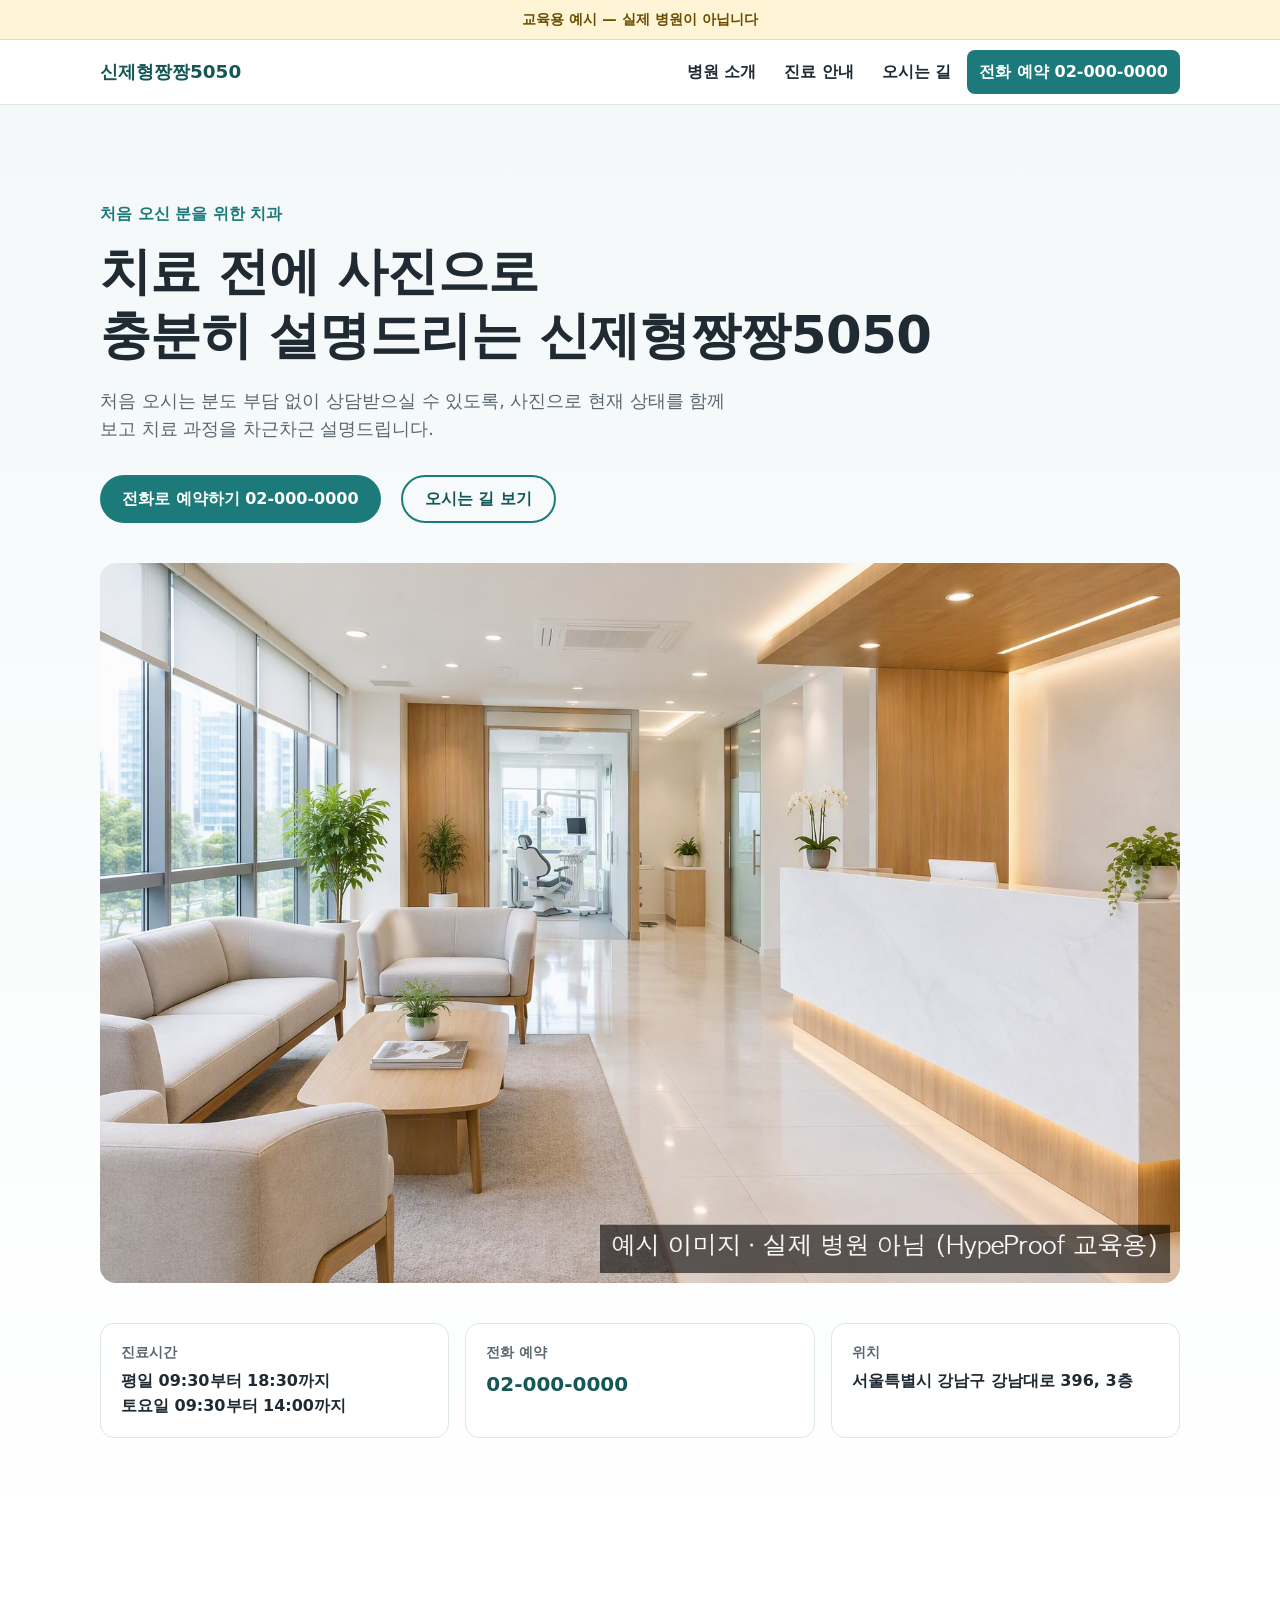
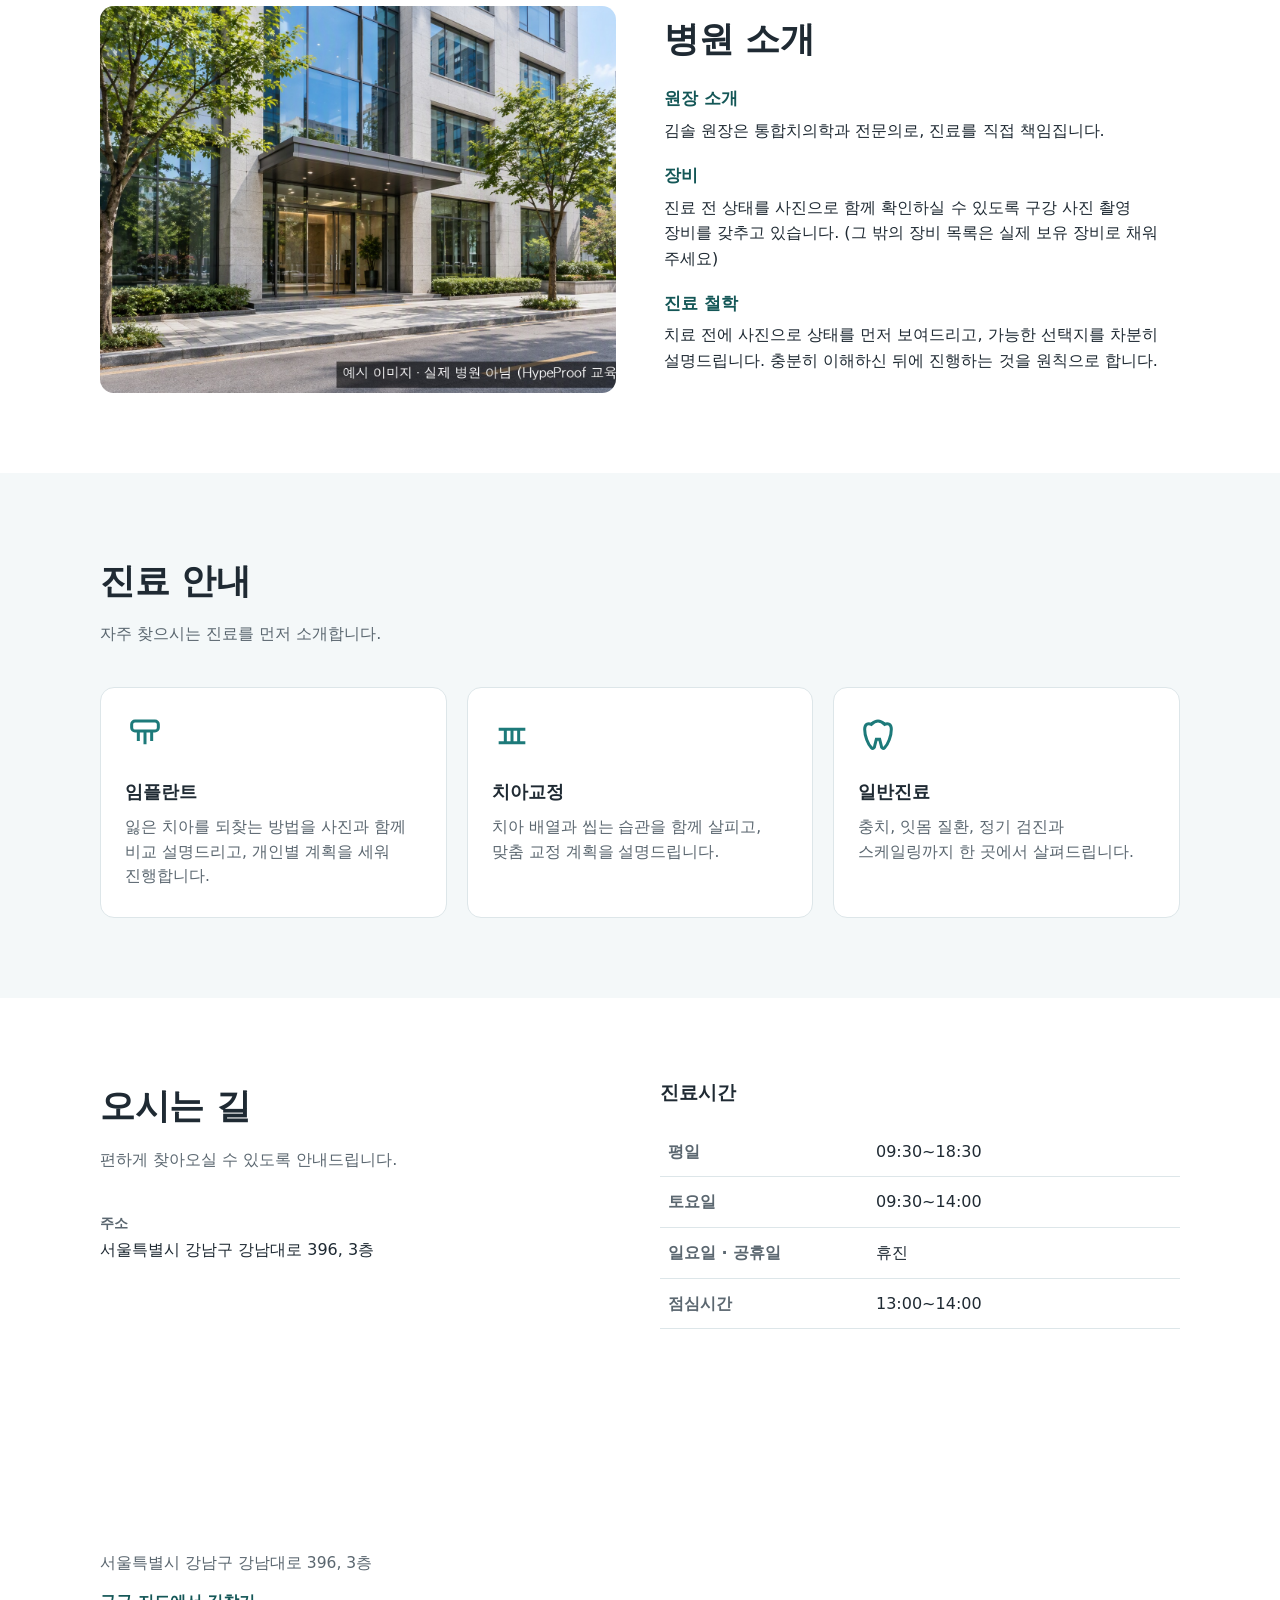
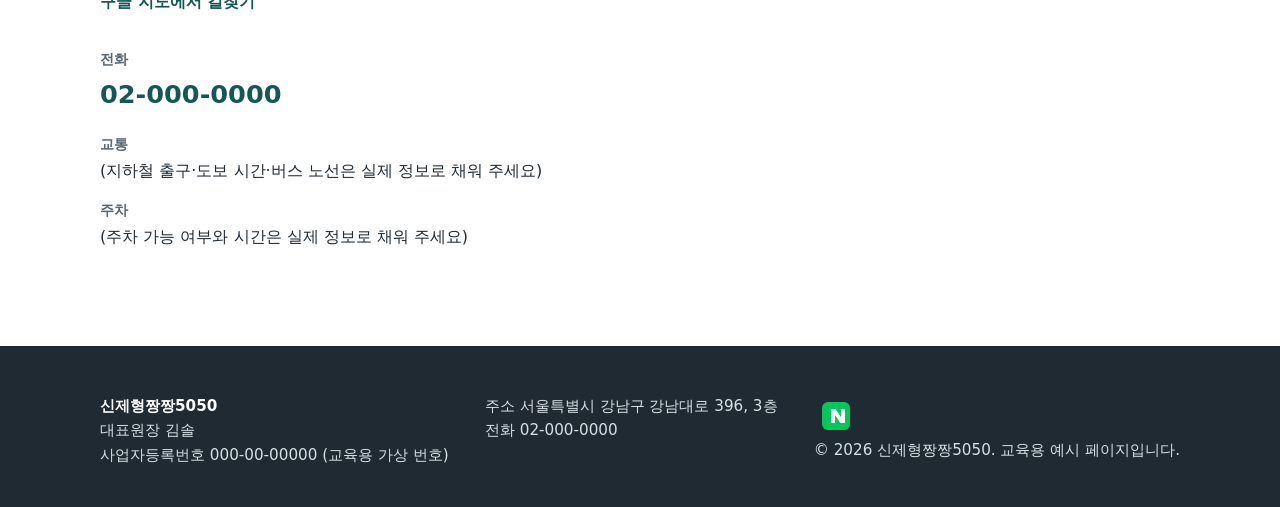
==== commit 9e534d12: "HypeProof Studio에서 홈페이지 올리기 (b0d23fdc)" ====
--- a/index.html
+++ b/index.html
@@ -3,8 +3,8 @@
 <head>
 <meta charset="UTF-8">
 <meta name="viewport" content="width=device-width, initial-scale=1.0">
-<title>신제형짱짱123 | 치료 전에 사진으로 충분히 설명드리는 치과</title>
-<meta name="description" content="신제형짱짱123 - 진료 안내, 병원 소개, 오시는 길">
+<title>신제형짱짱5050 | 치료 전에 사진으로 충분히 설명드리는 치과</title>
+<meta name="description" content="신제형짱짱5050 - 진료 안내, 병원 소개, 오시는 길">
 <style>
   :root {
     --ink: #1f2a33;
@@ -202,7 +202,7 @@
 <!-- 맨 위 메뉴 줄 -->
 <header class="topbar">
   <div class="wrap">
-    <a class="brand" href="#top">신제형짱짱123</a>
+    <a class="brand" href="#top">신제형짱짱5050</a>
     <nav class="menu" aria-label="주요 메뉴">
       <a href="#about">병원 소개</a>
       <a href="#treatment">진료 안내</a>
@@ -218,7 +218,7 @@
   <section class="hero">
     <div class="wrap">
       <p class="eyebrow">처음 오신 분을 위한 치과</p>
-      <h1>치료 전에 사진으로<br>충분히 설명드리는 신제형짱짱123</h1>
+      <h1>치료 전에 사진으로<br>충분히 설명드리는 신제형짱짱5050</h1>
       <p class="lead">
         처음 오시는 분도 부담 없이 상담받으실 수 있도록,
         사진으로 현재 상태를 함께 보고 치료 과정을 차근차근 설명드립니다.
@@ -228,7 +228,7 @@
         <a class="btn btn-ghost" href="#visit">오시는 길 보기</a>
       </div>
 
-      <img class="hero-photo" src="images/clinic-interior.jpg" alt="신제형짱짱123 진료실 내부">
+      <img class="hero-photo" src="images/clinic-interior.jpg" alt="신제형짱짱5050 진료실 내부">
 
       <!-- 첫 화면 정보 띠: 진료시간 · 전화 · 위치 -->
       <dl class="quick">
@@ -252,7 +252,7 @@
   <!-- 병원 소개 -->
   <section id="about" class="block">
     <div class="wrap intro-grid">
-      <img class="intro-photo" src="images/clinic-exterior.jpg" alt="신제형짱짱123 건물 외관" loading="lazy">
+      <img class="intro-photo" src="images/clinic-exterior.jpg" alt="신제형짱짱5050 건물 외관" loading="lazy">
       <div class="intro-text">
         <h2>병원 소개</h2>
 
@@ -316,7 +316,7 @@
         <div class="map">
           <iframe
             src="https://maps.google.com/maps?q=%EC%84%9C%EC%9A%B8%ED%8A%B9%EB%B3%84%EC%8B%9C%20%EA%B0%95%EB%82%A8%EA%B5%AC%20%EA%B0%95%EB%82%A8%EB%8C%80%EB%A1%9C%20396&output=embed"
-            title="신제형짱짱123 위치 지도"
+            title="신제형짱짱5050 위치 지도"
             loading="lazy"
             referrerpolicy="no-referrer-when-downgrade"></iframe>
           <p class="map-address">서울특별시 강남구 강남대로 396, 3층</p>
@@ -359,7 +359,7 @@
 <footer>
   <div class="wrap">
     <div>
-      <strong>신제형짱짱123</strong><br>
+      <strong>신제형짱짱5050</strong><br>
       대표원장 김솔<br>
       사업자등록번호 000-00-00000 (교육용 가상 번호)
     </div>
@@ -374,7 +374,7 @@
           <path d="M9 7h4.6l5.4 8.1V7H23v14h-4.6l-5.4-8.1V21H9z" fill="#fff"/>
         </svg>
       </a><br>
-      © 2026 신제형짱짱123. 교육용 예시 페이지입니다.
+      © 2026 신제형짱짱5050. 교육용 예시 페이지입니다.
     </div>
   </div>
 </footer>
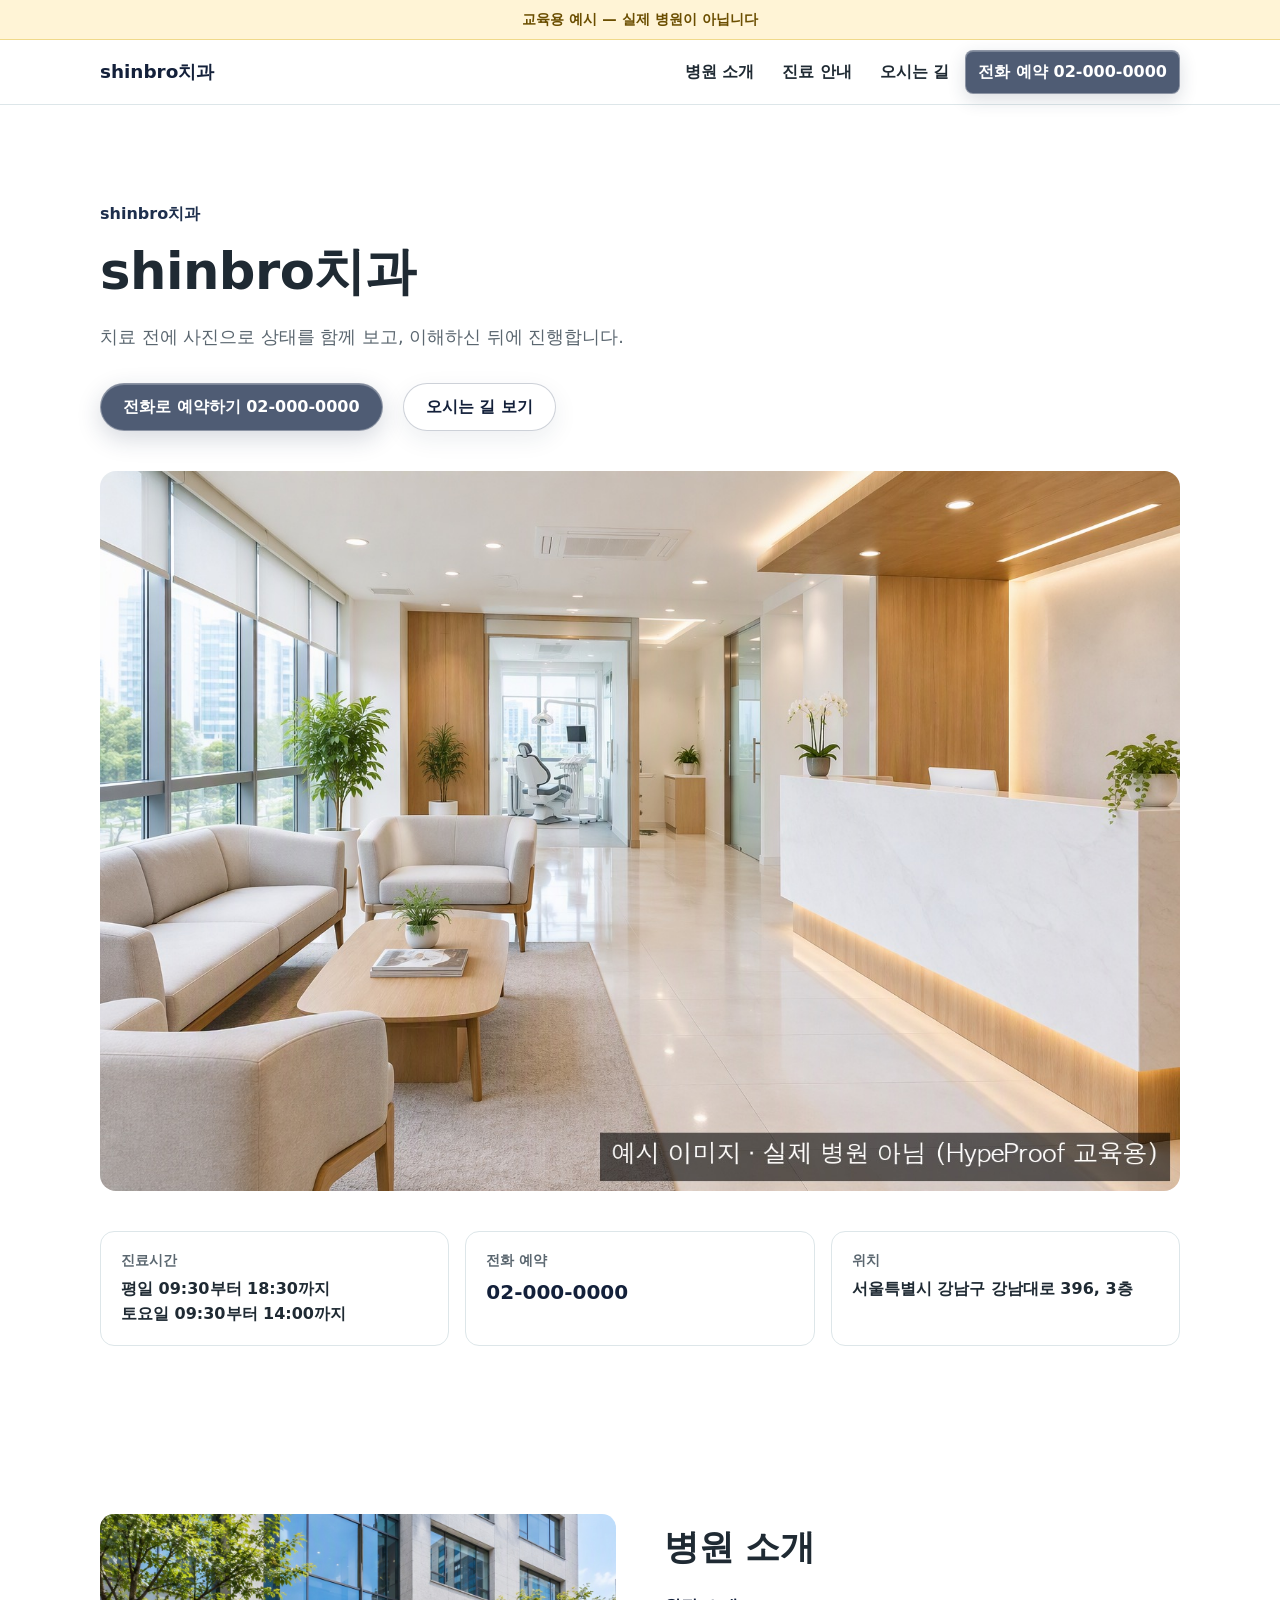
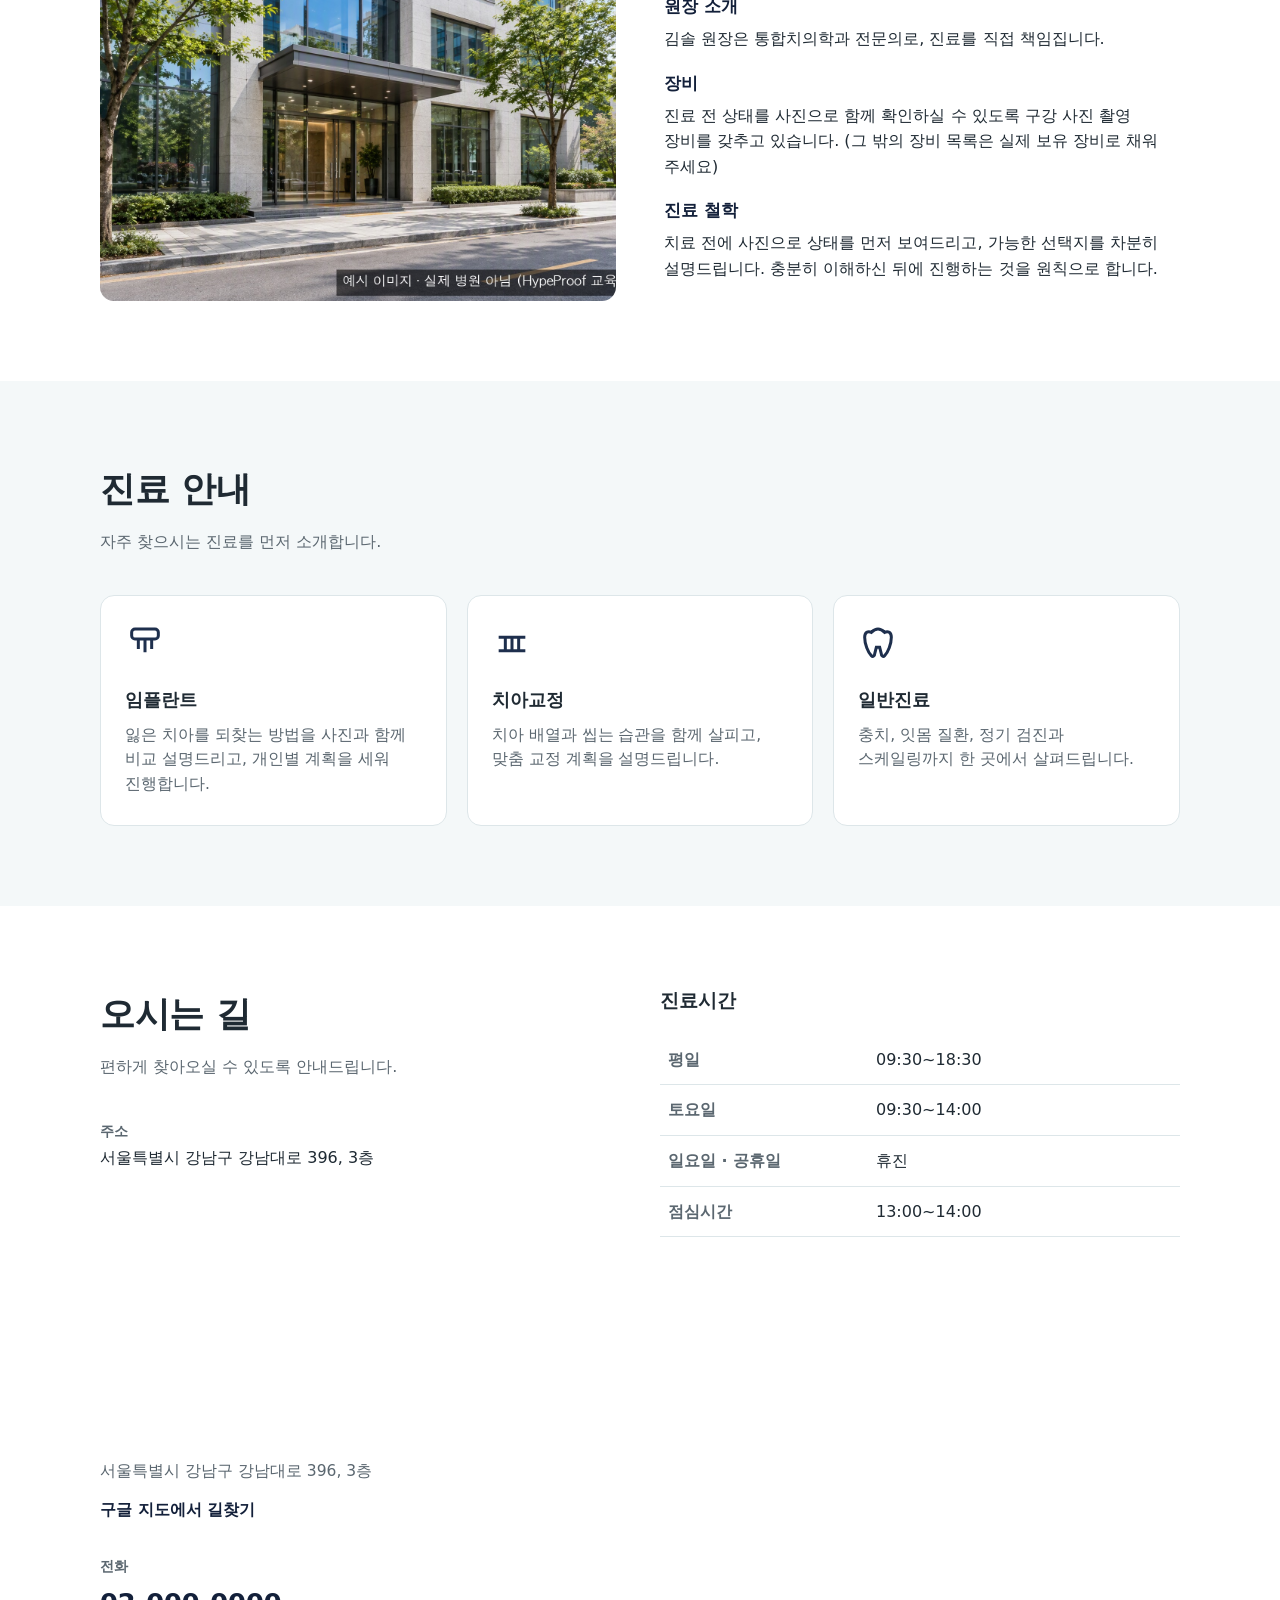
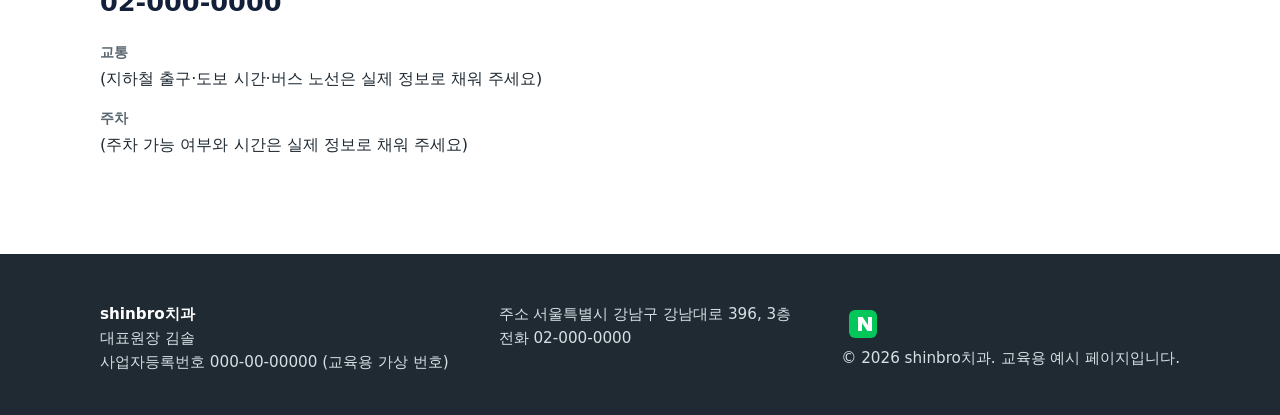
==== commit f0da5f1a: "HypeProof Studio에서 홈페이지 올리기 (22e0d82a)" ====
--- a/index.html
+++ b/index.html
@@ -3,16 +3,16 @@
 <head>
 <meta charset="UTF-8">
 <meta name="viewport" content="width=device-width, initial-scale=1.0">
-<title>신제형짱짱5050 | 치료 전에 사진으로 충분히 설명드리는 치과</title>
-<meta name="description" content="신제형짱짱5050 - 진료 안내, 병원 소개, 오시는 길">
+<title>shinbro치과 | 진료 안내 · 오시는 길</title>
+<meta name="description" content="shinbro치과 - 진료 안내, 병원 소개, 오시는 길">
 <style>
   :root {
     --ink: #1f2a33;
     --ink-soft: #5b6770;
     --surface: #ffffff;
     --surface-alt: #f4f8f9;
-    --accent: #1d7a7a;
-    --accent-deep: #145757;
+    --accent: #1e2f4d;
+    --accent-deep: #13203a;
     --line: #dde6e9;
     --radius: 14px;
   }
@@ -56,9 +56,12 @@
   }
   .menu a:hover { background: var(--surface-alt); }
   .menu .tel-btn {
-    background: var(--accent); color: #fff;
-  }
-  .menu .tel-btn:hover { background: var(--accent-deep); }
+    background: rgba(30, 47, 77, 0.78); color: #fff;
+    border: 1px solid rgba(255, 255, 255, 0.35);
+    backdrop-filter: blur(10px); -webkit-backdrop-filter: blur(10px);
+    box-shadow: 0 6px 18px rgba(30, 47, 77, 0.16), inset 0 1px 0 rgba(255, 255, 255, 0.25);
+  }
+  .menu .tel-btn:hover { background: rgba(30, 47, 77, 0.9); }
 
   /* 첫 화면 */
   .demo-band {
@@ -67,7 +70,7 @@
     border-bottom: 1px solid #f0d98a;
   }
   .hero {
-    background: linear-gradient(180deg, var(--surface-alt), var(--surface));
+    background: var(--surface);
     padding: 96px 0 88px;
   }
   .hero .eyebrow { color: var(--accent); font-weight: 700; margin: 0 0 12px; }
@@ -86,10 +89,20 @@
     border-radius: 999px; font-weight: 700; text-decoration: none;
     transition: background 200ms ease, transform 200ms ease;
   }
-  .btn-primary { background: var(--accent); color: #fff; }
-  .btn-primary:hover { background: var(--accent-deep); }
-  .btn-ghost { border: 2px solid var(--accent); color: var(--accent-deep); margin-left: 10px; }
-  .btn-ghost:hover { background: var(--surface-alt); }
+  .btn-primary {
+    background: rgba(30, 47, 77, 0.78); color: #fff;
+    border: 1px solid rgba(255, 255, 255, 0.35);
+    backdrop-filter: blur(10px); -webkit-backdrop-filter: blur(10px);
+    box-shadow: 0 8px 24px rgba(30, 47, 77, 0.18), inset 0 1px 0 rgba(255, 255, 255, 0.25);
+  }
+  .btn-primary:hover { background: rgba(30, 47, 77, 0.9); }
+  .btn-ghost {
+    border: 1px solid rgba(30, 47, 77, 0.22); color: var(--accent-deep);
+    background: rgba(255, 255, 255, 0.55); margin-left: 10px;
+    backdrop-filter: blur(10px); -webkit-backdrop-filter: blur(10px);
+    box-shadow: 0 8px 24px rgba(30, 47, 77, 0.08);
+  }
+  .btn-ghost:hover { background: rgba(255, 255, 255, 0.75); }
   .btns { display: flex; flex-wrap: wrap; gap: 10px; }
 
   .intro-sub { font-size: 1.05rem; margin: 18px 0 6px; color: var(--accent-deep); }
@@ -139,7 +152,7 @@
     border-radius: var(--radius); padding: 28px 24px;
     transition: transform 200ms ease, box-shadow 200ms ease;
   }
-  .card:hover { transform: translateY(-3px); box-shadow: 0 10px 24px rgba(31,42,51,0.08); }
+  .card:hover { border-color: var(--accent); }
   .card .icon { width: 40px; height: 40px; color: var(--accent); margin-bottom: 14px; }
   .card h3 { margin: 0 0 8px; font-size: 1.15rem; }
   .card p { margin: 0; color: var(--ink-soft); font-size: 0.97rem; }
@@ -202,7 +215,7 @@
 <!-- 맨 위 메뉴 줄 -->
 <header class="topbar">
   <div class="wrap">
-    <a class="brand" href="#top">신제형짱짱5050</a>
+    <a class="brand" href="#top">shinbro치과</a>
     <nav class="menu" aria-label="주요 메뉴">
       <a href="#about">병원 소개</a>
       <a href="#treatment">진료 안내</a>
@@ -217,18 +230,17 @@
   <!-- 첫 화면 -->
   <section class="hero">
     <div class="wrap">
-      <p class="eyebrow">처음 오신 분을 위한 치과</p>
-      <h1>치료 전에 사진으로<br>충분히 설명드리는 신제형짱짱5050</h1>
+      <p class="eyebrow">shinbro치과</p>
+      <h1>shinbro치과</h1>
       <p class="lead">
-        처음 오시는 분도 부담 없이 상담받으실 수 있도록,
-        사진으로 현재 상태를 함께 보고 치료 과정을 차근차근 설명드립니다.
+        치료 전에 사진으로 상태를 함께 보고, 이해하신 뒤에 진행합니다.
       </p>
       <div class="btns">
         <a class="btn btn-primary" data-phone>전화로 예약하기 02-000-0000</a>
         <a class="btn btn-ghost" href="#visit">오시는 길 보기</a>
       </div>
 
-      <img class="hero-photo" src="images/clinic-interior.jpg" alt="신제형짱짱5050 진료실 내부">
+      <img class="hero-photo" src="images/clinic-interior.jpg" alt="shinbro치과 진료실 내부">
 
       <!-- 첫 화면 정보 띠: 진료시간 · 전화 · 위치 -->
       <dl class="quick">
@@ -252,7 +264,7 @@
   <!-- 병원 소개 -->
   <section id="about" class="block">
     <div class="wrap intro-grid">
-      <img class="intro-photo" src="images/clinic-exterior.jpg" alt="신제형짱짱5050 건물 외관" loading="lazy">
+      <img class="intro-photo" src="images/clinic-exterior.jpg" alt="shinbro치과 건물 외관" loading="lazy">
       <div class="intro-text">
         <h2>병원 소개</h2>
 
@@ -316,7 +328,7 @@
         <div class="map">
           <iframe
             src="https://maps.google.com/maps?q=%EC%84%9C%EC%9A%B8%ED%8A%B9%EB%B3%84%EC%8B%9C%20%EA%B0%95%EB%82%A8%EA%B5%AC%20%EA%B0%95%EB%82%A8%EB%8C%80%EB%A1%9C%20396&output=embed"
-            title="신제형짱짱5050 위치 지도"
+            title="shinbro치과 위치 지도"
             loading="lazy"
             referrerpolicy="no-referrer-when-downgrade"></iframe>
           <p class="map-address">서울특별시 강남구 강남대로 396, 3층</p>
@@ -359,7 +371,7 @@
 <footer>
   <div class="wrap">
     <div>
-      <strong>신제형짱짱5050</strong><br>
+      <strong>shinbro치과</strong><br>
       대표원장 김솔<br>
       사업자등록번호 000-00-00000 (교육용 가상 번호)
     </div>
@@ -374,7 +386,7 @@
           <path d="M9 7h4.6l5.4 8.1V7H23v14h-4.6l-5.4-8.1V21H9z" fill="#fff"/>
         </svg>
       </a><br>
-      © 2026 신제형짱짱5050. 교육용 예시 페이지입니다.
+      © 2026 shinbro치과. 교육용 예시 페이지입니다.
     </div>
   </div>
 </footer>
